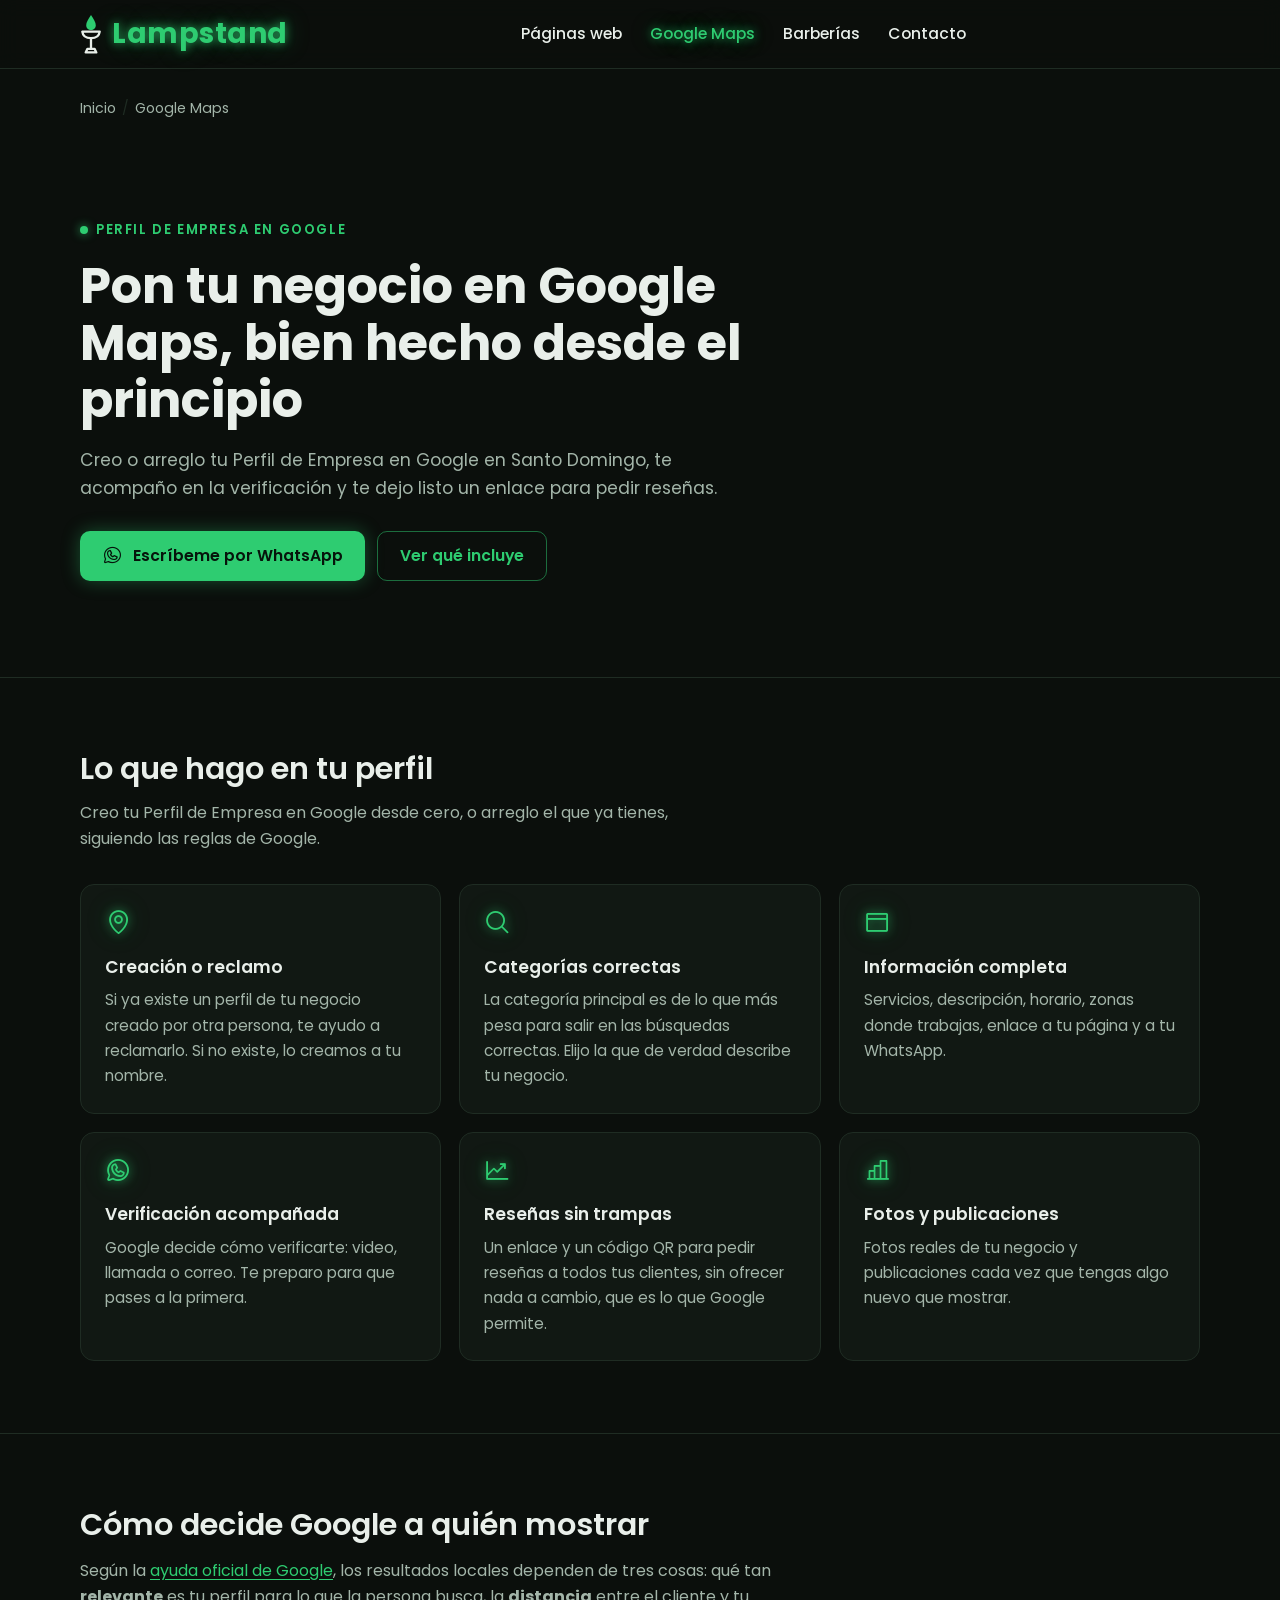
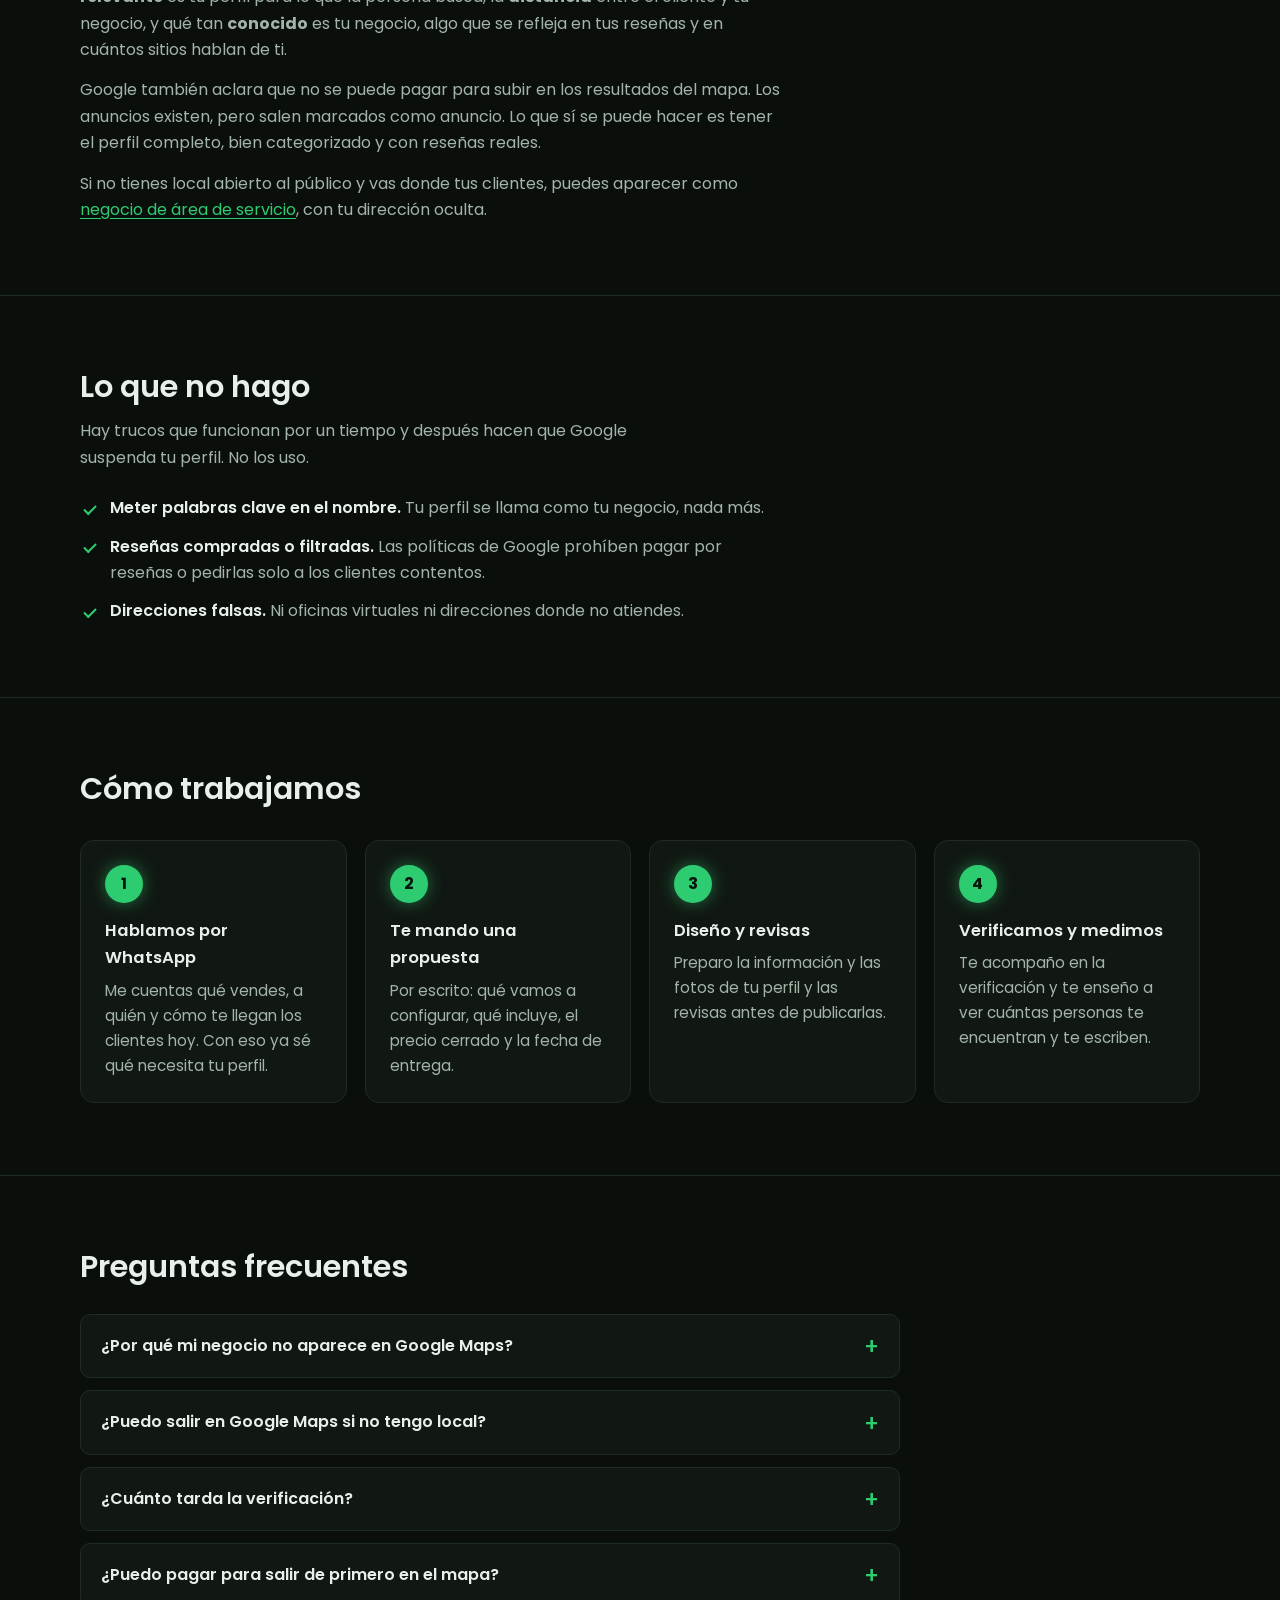
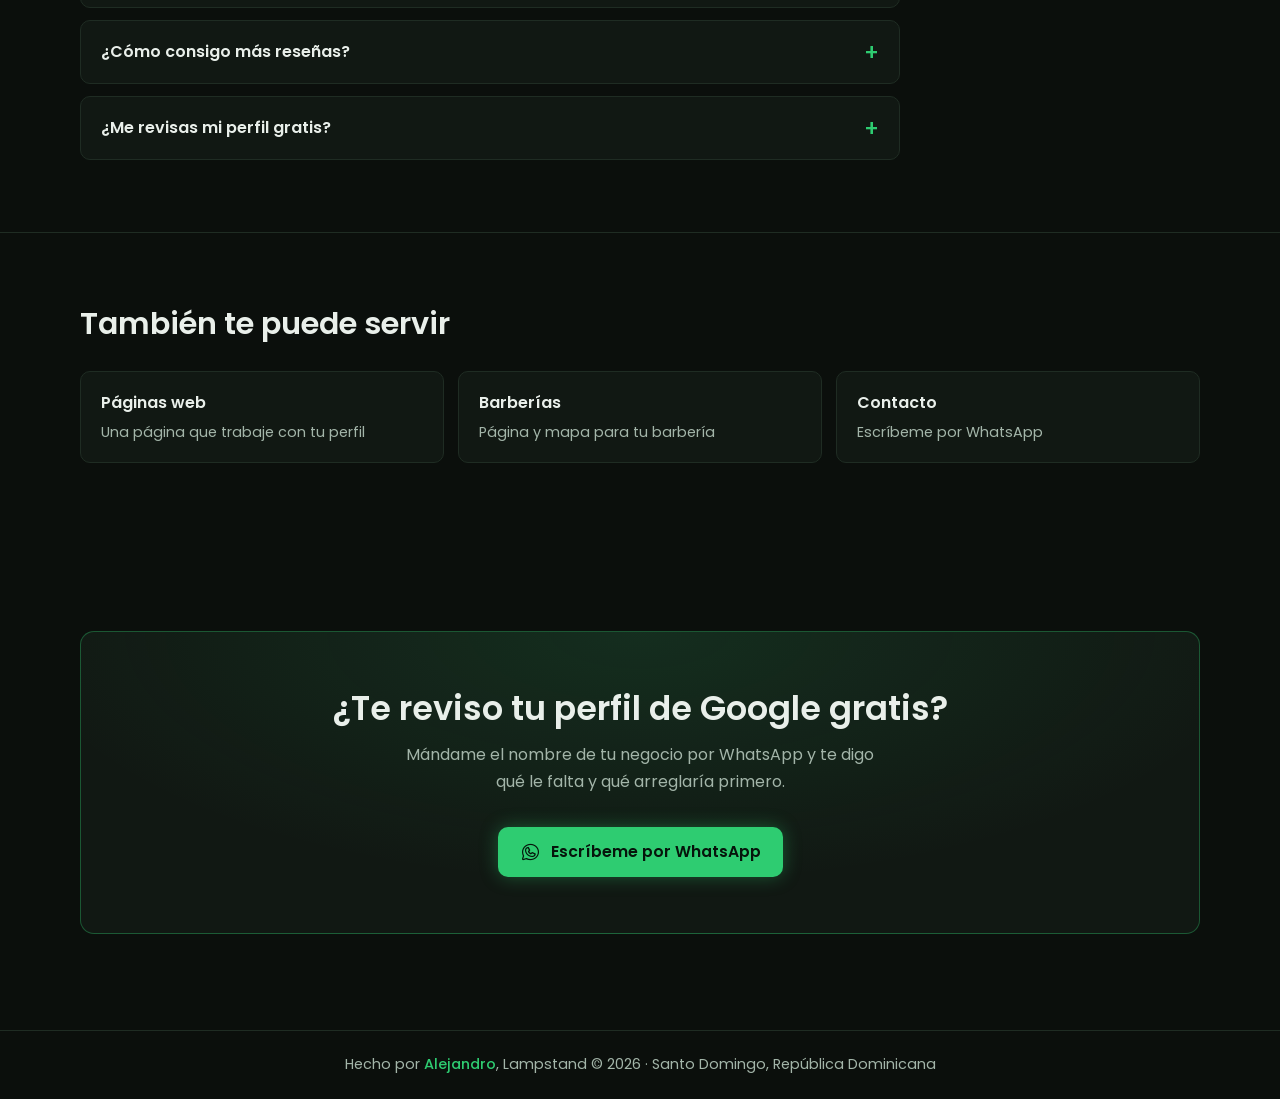
==== google-maps/index.html @ d54cd95c "Add service pages, barbershop page, demo and new Lampstand art" ====
<!DOCTYPE html>
<html lang="es">
<head>
    <meta charset="UTF-8">
    <meta name="viewport" content="width=device-width, initial-scale=1.0">

    <!-- Google Analytics 4 -->
    <script async src="https://www.googletagmanager.com/gtag/js?id=G-BB15ZYWV15"></script>
    <script>
        window.dataLayer = window.dataLayer || [];
        function gtag(){dataLayer.push(arguments);}
        gtag('js', new Date());
        gtag('config', 'G-BB15ZYWV15');
    </script>

    <!-- Microsoft Clarity -->
    <script>
        (function(c,l,a,r,i,t,y){
            c[a]=c[a]||function(){(c[a].q=c[a].q||[]).push(arguments)};
            t=l.createElement(r);t.async=1;t.src="https://www.clarity.ms/tag/"+i;
            y=l.getElementsByTagName(r)[0];y.parentNode.insertBefore(t,y);
        })(window, document, "clarity", "script", "z00vw6f5f6");
    </script>

    <title>Poner mi negocio en Google Maps en Santo Domingo | Lampstand</title>
    <meta name="description" content="Creo o arreglo tu Perfil de Empresa en Google para que tu negocio salga en Google Maps: categorías, servicios, fotos, verificación y reseñas, siguiendo las reglas de Google.">
    <meta name="robots" content="index, follow, max-image-preview:large, max-snippet:-1, max-video-preview:-1">
    <meta name="author" content="Alejandro">
    <link rel="canonical" href="https://jorgecesar7.github.io/google-maps/">
    <meta name="theme-color" content="#0b0f0c">

    <meta property="og:type" content="website">
    <meta property="og:site_name" content="Lampstand">
    <meta property="og:url" content="https://jorgecesar7.github.io/google-maps/">
    <meta property="og:title" content="Poner mi negocio en Google Maps en Santo Domingo | Lampstand">
    <meta property="og:description" content="Creo o arreglo tu Perfil de Empresa en Google para que tu negocio salga en Google Maps: categorías, servicios, fotos, verificación y reseñas, siguiendo las reglas de Google.">
    <meta property="og:image" content="https://jorgecesar7.github.io/img/og-lampstand.jpg">
    <meta property="og:image:width" content="1200">
    <meta property="og:image:height" content="630">
    <meta property="og:image:alt" content="Lampstand, páginas web y SEO en Santo Domingo">
    <meta property="og:locale" content="es_DO">
    <meta name="twitter:card" content="summary_large_image">
    <meta name="twitter:title" content="Poner mi negocio en Google Maps en Santo Domingo | Lampstand">
    <meta name="twitter:description" content="Creo o arreglo tu Perfil de Empresa en Google para que tu negocio salga en Google Maps: categorías, servicios, fotos, verificación y reseñas, siguiendo las reglas de Google.">
    <meta name="twitter:image" content="https://jorgecesar7.github.io/img/og-lampstand.jpg">

    <link rel="icon" type="image/png" sizes="48x48" href="/img/favicon.png">
    <link rel="apple-touch-icon" sizes="180x180" href="/img/apple-touch-icon.png">
    <link rel="preconnect" href="https://fonts.googleapis.com">
    <link rel="preconnect" href="https://fonts.gstatic.com" crossorigin>
    <link href="https://fonts.googleapis.com/css2?family=Poppins:wght@400;500;600;700&display=swap" rel="stylesheet">
    <link rel="stylesheet" href="/icons.css">
    <link rel="stylesheet" href="/styles.css">
    <link rel="stylesheet" href="/pages.css">

    <script type="application/ld+json">
    {
      "@context": "https://schema.org",
      "@graph": [
        {
          "@type": "WebPage",
          "@id": "https://jorgecesar7.github.io/google-maps/#webpage",
          "url": "https://jorgecesar7.github.io/google-maps/",
          "name": "Poner mi negocio en Google Maps en Santo Domingo | Lampstand",
          "description": "Creo o arreglo tu Perfil de Empresa en Google para que tu negocio salga en Google Maps: categorías, servicios, fotos, verificación y reseñas, siguiendo las reglas de Google.",
          "inLanguage": "es-DO",
          "isPartOf": {
            "@id": "https://jorgecesar7.github.io/#website"
          },
          "breadcrumb": {
            "@id": "https://jorgecesar7.github.io/google-maps/#breadcrumb"
          },
          "about": {
            "@id": "https://jorgecesar7.github.io/google-maps/#service"
          },
          "dateModified": "2026-10-19T00:00:00-04:00"
        },
        {
          "@type": "BreadcrumbList",
          "@id": "https://jorgecesar7.github.io/google-maps/#breadcrumb",
          "itemListElement": [
            {
              "@type": "ListItem",
              "position": 1,
              "name": "Inicio",
              "item": "https://jorgecesar7.github.io/"
            },
            {
              "@type": "ListItem",
              "position": 2,
              "name": "Google Maps",
              "item": "https://jorgecesar7.github.io/google-maps/"
            }
          ]
        },
        {
          "@type": "Service",
          "@id": "https://jorgecesar7.github.io/google-maps/#service",
          "name": "Perfil de Empresa en Google Maps",
          "serviceType": "SEO local",
          "description": "Creación, reclamo y optimización del Perfil de Empresa en Google: categorías, servicios, fotos, verificación y código QR para reseñas.",
          "url": "https://jorgecesar7.github.io/google-maps/",
          "provider": {
            "@type": "Organization",
            "@id": "https://jorgecesar7.github.io/#organization",
            "name": "Lampstand",
            "url": "https://jorgecesar7.github.io/"
          },
          "areaServed": [
            {
              "@type": "City",
              "name": "Santo Domingo"
            },
            {
              "@type": "AdministrativeArea",
              "name": "Distrito Nacional"
            },
            {
              "@type": "AdministrativeArea",
              "name": "Santo Domingo Este"
            },
            {
              "@type": "AdministrativeArea",
              "name": "Santo Domingo Oeste"
            },
            {
              "@type": "AdministrativeArea",
              "name": "Santo Domingo Norte"
            }
          ],
          "availableChannel": {
            "@type": "ServiceChannel",
            "serviceUrl": "https://wa.me/18295517567",
            "availableLanguage": [
              "es",
              "en"
            ]
          }
        },
        {
          "@type": "FAQPage",
          "@id": "https://jorgecesar7.github.io/google-maps/#faq",
          "isPartOf": {
            "@id": "https://jorgecesar7.github.io/google-maps/#webpage"
          },
          "mainEntity": [
            {
              "@type": "Question",
              "name": "¿Por qué mi negocio no aparece en Google Maps?",
              "acceptedAnswer": {
                "@type": "Answer",
                "text": "Las razones más comunes son que el perfil no está verificado, que tiene una categoría que no corresponde, que existe un perfil duplicado o que Google lo suspendió por incumplir alguna regla. Te reviso el tuyo y te digo cuál es el caso."
              }
            },
            {
              "@type": "Question",
              "name": "¿Puedo salir en Google Maps si no tengo local?",
              "acceptedAnswer": {
                "@type": "Answer",
                "text": "Sí, siempre que atiendas a tus clientes en persona, en su casa o negocio. En ese caso tu perfil se configura como negocio de área de servicio y tu dirección no se muestra."
              }
            },
            {
              "@type": "Question",
              "name": "¿Cuánto tarda la verificación?",
              "acceptedAnswer": {
                "@type": "Answer",
                "text": "Depende del método que Google elija para tu negocio. Algunas verificaciones se resuelven el mismo día y otras toman más tiempo porque Google las revisa a mano."
              }
            },
            {
              "@type": "Question",
              "name": "¿Puedo pagar para salir de primero en el mapa?",
              "acceptedAnswer": {
                "@type": "Answer",
                "text": "No. Google dice claramente que no se puede pagar por una mejor posición local. Lo que se paga son anuncios, que aparecen marcados como tal."
              }
            },
            {
              "@type": "Question",
              "name": "¿Cómo consigo más reseñas?",
              "acceptedAnswer": {
                "@type": "Answer",
                "text": "Pidiéndoselas a todos tus clientes con un enlace directo o un código QR, justo después de atenderlos. Sin regalos ni descuentos a cambio, porque Google lo prohíbe."
              }
            },
            {
              "@type": "Question",
              "name": "¿Me revisas mi perfil gratis?",
              "acceptedAnswer": {
                "@type": "Answer",
                "text": "Sí. Escríbeme por WhatsApp con el nombre de tu negocio y te digo qué le falta a tu perfil y qué arreglaría primero."
              }
            }
          ]
        }
      ]
    }
    </script>
</head>
<body>

    <a class="skip-link" href="#main">Saltar al contenido</a>

    <header class="nav">
        <div class="nav-inner">
            <a class="logo" href="/" aria-label="Lampstand, inicio"><svg viewBox="240 140 240 450" aria-hidden="true" focusable="false"><path fill="#2ecc71" d="M360 150 C 392 200 414 232 414 266 C 414 298 390 320 360 320 C 330 320 306 298 306 266 C 306 232 328 200 360 150 Z"/><path fill="none" stroke="currentColor" stroke-width="26" stroke-linecap="round" stroke-linejoin="round" d="M262 338 H 458 C 452 386 412 412 360 412 C 308 412 268 386 262 338 Z"/><path stroke="currentColor" stroke-width="26" stroke-linecap="round" d="M360 414 V 530"/><path fill="none" stroke="currentColor" stroke-width="26" stroke-linecap="round" stroke-linejoin="round" d="M300 572 L 320 532 H 400 L 420 572 Z"/></svg><span>Lampstand</span></a>

            <nav class="links" aria-label="Principal">
                <a href="/paginas-web/">Páginas web</a>
                <a href="/google-maps/" aria-current="page">Google Maps</a>
                <a href="/pagina-web-para-barberias/">Barberías</a>
                <a href="/#contact">Contacto</a>
            </nav>

            <div class="nav-actions">
                <button type="button" class="menu-toggle" aria-expanded="false" aria-controls="mobile-menu" aria-label="Abrir menú">
                    <i class="ph ph-list" aria-hidden="true"></i>
                </button>
            </div>
        </div>

        <nav class="mobile-menu" id="mobile-menu" aria-label="Menú móvil" hidden>
            <a href="/">Inicio</a>
            <a href="/paginas-web/">Páginas web</a>
            <a href="/google-maps/">Google Maps</a>
            <a href="/pagina-web-para-barberias/">Barberías</a>
            <a href="/#contact">Contacto</a>
        </nav>
    </header>

    <main id="main">
        <div class="container">
            <nav class="crumbs" aria-label="Ruta">
                <ol>
                    <li><a href="/">Inicio</a></li>
                    <li><span aria-current="page">Google Maps</span></li>
                </ol>
            </nav>
        </div>

        <section class="page-hero">
            <div class="container">
                <div>
                        <p class="eyebrow">Perfil de Empresa en Google</p>
                        <h1>Pon tu negocio en Google Maps, bien hecho desde el principio</h1>
                        <p class="lead">Creo o arreglo tu Perfil de Empresa en Google en Santo Domingo, te acompaño en la verificación y te dejo listo un enlace para pedir reseñas.</p>
                        <div class="hero-cta">
                            <a class="btn btn-primary" href="https://wa.me/18295517567?text=Hola%2C%20quiero%20que%20me%20revises%20mi%20perfil%20de%20Google%20Maps" target="_blank" rel="noopener"><i class="ph ph-whatsapp-logo" aria-hidden="true"></i><span>Escríbeme por WhatsApp</span></a>
                            <a class="btn btn-ghost" href="#incluye">Ver qué incluye</a>
                        </div>
                    </div>
            </div>
        </section>

        <section class="block" id="incluye">
            <div class="container">
                <h2>Lo que hago en tu perfil</h2>
                <p class="intro">Creo tu Perfil de Empresa en Google desde cero, o arreglo el que ya tienes, siguiendo las reglas de Google.</p>
                <div class="cards">
                    <article class="card">
                        <i class="ph ph-map-pin" aria-hidden="true"></i>
                        <h3>Creación o reclamo</h3>
                        <p>Si ya existe un perfil de tu negocio creado por otra persona, te ayudo a reclamarlo. Si no existe, lo creamos a tu nombre.</p>
                    </article>
                    <article class="card">
                        <i class="ph ph-magnifying-glass" aria-hidden="true"></i>
                        <h3>Categorías correctas</h3>
                        <p>La categoría principal es de lo que más pesa para salir en las búsquedas correctas. Elijo la que de verdad describe tu negocio.</p>
                    </article>
                    <article class="card">
                        <i class="ph ph-browser" aria-hidden="true"></i>
                        <h3>Información completa</h3>
                        <p>Servicios, descripción, horario, zonas donde trabajas, enlace a tu página y a tu WhatsApp.</p>
                    </article>
                    <article class="card">
                        <i class="ph ph-whatsapp-logo" aria-hidden="true"></i>
                        <h3>Verificación acompañada</h3>
                        <p>Google decide cómo verificarte: video, llamada o correo. Te preparo para que pases a la primera.</p>
                    </article>
                    <article class="card">
                        <i class="ph ph-chart-line-up" aria-hidden="true"></i>
                        <h3>Reseñas sin trampas</h3>
                        <p>Un enlace y un código QR para pedir reseñas a todos tus clientes, sin ofrecer nada a cambio, que es lo que Google permite.</p>
                    </article>
                    <article class="card">
                        <i class="ph ph-chart-bar" aria-hidden="true"></i>
                        <h3>Fotos y publicaciones</h3>
                        <p>Fotos reales de tu negocio y publicaciones cada vez que tengas algo nuevo que mostrar.</p>
                    </article>
                </div>
            </div>
        </section>

        <section class="block">
            <div class="container">
                <h2>Cómo decide Google a quién mostrar</h2>
                <div class="prose">
                    <p>Según la <a href="https://support.google.com/business/answer/7091?hl=es" target="_blank" rel="noopener">ayuda oficial de Google</a>, los resultados locales dependen de tres cosas: qué tan <strong>relevante</strong> es tu perfil para lo que la persona busca, la <strong>distancia</strong> entre el cliente y tu negocio, y qué tan <strong>conocido</strong> es tu negocio, algo que se refleja en tus reseñas y en cuántos sitios hablan de ti.</p>
                    <p>Google también aclara que no se puede pagar para subir en los resultados del mapa. Los anuncios existen, pero salen marcados como anuncio. Lo que sí se puede hacer es tener el perfil completo, bien categorizado y con reseñas reales.</p>
                    <p>Si no tienes local abierto al público y vas donde tus clientes, puedes aparecer como <a href="https://support.google.com/business/answer/9157481?hl=es" target="_blank" rel="noopener">negocio de área de servicio</a>, con tu dirección oculta.</p>
                </div>
            </div>
        </section>

        <section class="block">
            <div class="container">
                <h2>Lo que no hago</h2>
                <p class="intro">Hay trucos que funcionan por un tiempo y después hacen que Google suspenda tu perfil. No los uso.</p>
                <ul class="checks">
                    <li><strong>Meter palabras clave en el nombre.</strong> Tu perfil se llama como tu negocio, nada más.</li>
                    <li><strong>Reseñas compradas o filtradas.</strong> Las <a href="https://support.google.com/contributionpolicy/answer/7400114?hl=es" target="_blank" rel="noopener">políticas de Google</a> prohíben pagar por reseñas o pedirlas solo a los clientes contentos.</li>
                    <li><strong>Direcciones falsas.</strong> Ni oficinas virtuales ni direcciones donde no atiendes.</li>
                </ul>
            </div>
        </section>

        <section class="block">
            <div class="container">
                <h2>Cómo trabajamos</h2>
                <ol class="steps">
                    <li>
                        <h3>Hablamos por WhatsApp</h3>
                        <p>Me cuentas qué vendes, a quién y cómo te llegan los clientes hoy. Con eso ya sé qué necesita tu perfil.</p>
                    </li>
                    <li>
                        <h3>Te mando una propuesta</h3>
                        <p>Por escrito: qué vamos a configurar, qué incluye, el precio cerrado y la fecha de entrega.</p>
                    </li>
                    <li>
                        <h3>Diseño y revisas</h3>
                        <p>Preparo la información y las fotos de tu perfil y las revisas antes de publicarlas.</p>
                    </li>
                    <li>
                        <h3>Verificamos y medimos</h3>
                        <p>Te acompaño en la verificación y te enseño a ver cuántas personas te encuentran y te escriben.</p>
                    </li>
                </ol>
            </div>
        </section>

        <section class="block" id="preguntas">
            <div class="container">
                <h2>Preguntas frecuentes</h2>
                <div class="faq">
                    <details>
                        <summary>¿Por qué mi negocio no aparece en Google Maps?</summary>
                        <p>Las razones más comunes son que el perfil no está verificado, que tiene una categoría que no corresponde, que existe un perfil duplicado o que Google lo suspendió por incumplir alguna regla. Te reviso el tuyo y te digo cuál es el caso.</p>
                    </details>
                    <details>
                        <summary>¿Puedo salir en Google Maps si no tengo local?</summary>
                        <p>Sí, siempre que atiendas a tus clientes en persona, en su casa o negocio. En ese caso tu perfil se configura como negocio de área de servicio y tu dirección no se muestra.</p>
                    </details>
                    <details>
                        <summary>¿Cuánto tarda la verificación?</summary>
                        <p>Depende del método que Google elija para tu negocio. Algunas verificaciones se resuelven el mismo día y otras toman más tiempo porque Google las revisa a mano.</p>
                    </details>
                    <details>
                        <summary>¿Puedo pagar para salir de primero en el mapa?</summary>
                        <p>No. Google dice claramente que no se puede pagar por una mejor posición local. Lo que se paga son anuncios, que aparecen marcados como tal.</p>
                    </details>
                    <details>
                        <summary>¿Cómo consigo más reseñas?</summary>
                        <p>Pidiéndoselas a todos tus clientes con un enlace directo o un código QR, justo después de atenderlos. Sin regalos ni descuentos a cambio, porque Google lo prohíbe.</p>
                    </details>
                    <details>
                        <summary>¿Me revisas mi perfil gratis?</summary>
                        <p>Sí. Escríbeme por WhatsApp con el nombre de tu negocio y te digo qué le falta a tu perfil y qué arreglaría primero.</p>
                    </details>
                </div>
            </div>
        </section>

        <section class="block">
            <div class="container">
                <h2>También te puede servir</h2>
                <div class="related">
                    <a href="/paginas-web/">Páginas web<span>Una página que trabaje con tu perfil</span></a>
                    <a href="/pagina-web-para-barberias/">Barberías<span>Página y mapa para tu barbería</span></a>
                    <a href="/#contact">Contacto<span>Escríbeme por WhatsApp</span></a>
                </div>
            </div>
        </section>

        <section class="cta-band">
            <div class="container">
                <div class="contact-box">
                    <div class="contact-content">
                        <h2>¿Te reviso tu perfil de Google gratis?</h2>
                        <p>Mándame el nombre de tu negocio por WhatsApp y te digo qué le falta y qué arreglaría primero.</p>
                        <div class="hero-cta">
                            <a class="btn btn-primary" href="https://wa.me/18295517567?text=Hola%2C%20quiero%20que%20me%20revises%20mi%20perfil%20de%20Google%20Maps" target="_blank" rel="noopener"><i class="ph ph-whatsapp-logo" aria-hidden="true"></i><span>Escríbeme por WhatsApp</span></a>
                        </div>
                    </div>
                </div>
            </div>
        </section>
    </main>

    <footer class="footer">
        <p>Hecho por <a href="/">Alejandro</a>, Lampstand &copy; 2026 · Santo Domingo, República Dominicana</p>
    </footer>

    <script>
        (function () {
            var btn = document.querySelector('.menu-toggle');
            var menu = document.getElementById('mobile-menu');
            if (!btn || !menu) return;
            btn.addEventListener('click', function () {
                var open = btn.getAttribute('aria-expanded') === 'true';
                btn.setAttribute('aria-expanded', String(!open));
                btn.setAttribute('aria-label', open ? 'Abrir menú' : 'Cerrar menú');
                btn.querySelector('i').className = open ? 'ph ph-list' : 'ph ph-x';
                menu.hidden = open;
            });
        })();
    </script>
</body>
</html>
---- icons.css ----
/* Phosphor Icons (MIT), regular weight, subset to the icons used on this page. */
@font-face {
    font-family: "Phosphor";
    src: url("fonts/phosphor-subset.woff2") format("woff2");
    font-weight: normal;
    font-style: normal;
    font-display: block;
}

.ph {
    font-family: "Phosphor" !important;
    speak: never;
    font-style: normal;
    font-weight: normal;
    font-variant: normal;
    text-transform: none;
    line-height: 1;
    -webkit-font-smoothing: antialiased;
    -moz-osx-font-smoothing: grayscale;
}

.ph.ph-list:before{content:"\e2f0";}
.ph.ph-x:before{content:"\e4f6";}
.ph.ph-whatsapp-logo:before{content:"\e5d0";}
.ph.ph-github-logo:before{content:"\e576";}
.ph.ph-linkedin-logo:before{content:"\e2ee";}
.ph.ph-magnifying-glass:before{content:"\e30c";}
.ph.ph-code:before{content:"\e1bc";}
.ph.ph-chart-line-up:before{content:"\e156";}
.ph.ph-browser:before{content:"\e0f4";}
.ph.ph-map-pin:before{content:"\e316";}
.ph.ph-gauge:before{content:"\e628";}
.ph.ph-chart-bar:before{content:"\e150";}
.ph.ph-envelope-simple:before{content:"\e218";}
---- styles.css ----
:root {
    --bg: #0b0f0c;
    --surface: #111813;
    --surface-2: #16201a;
    --line: #1f2c23;
    --text: #e9efea;
    --muted: #a3b5a9;
    --accent: #2ecc71;
    --accent-soft: rgba(46, 204, 113, 0.14);
    --accent-ink: #06140b;
    --glow: 0 0 10px rgba(46, 204, 113, 0.75), 0 0 24px rgba(46, 204, 113, 0.35);
    --radius: 14px;
    --radius-sm: 10px;
    --nav-h: 68px;
}

*,
*::before,
*::after {
    margin: 0;
    padding: 0;
    box-sizing: border-box;
}

html {
    scroll-behavior: smooth;
    scroll-padding-top: calc(var(--nav-h) + 12px);
}

body {
    overflow-x: clip;
    font-family: 'Poppins', system-ui, sans-serif;
    background: var(--bg);
    color: var(--text);
    line-height: 1.65;
    overflow-x: hidden;
    -webkit-font-smoothing: antialiased;
}

img { max-width: 100%; display: block; }
a { color: inherit; text-decoration: none; }
ul, ol { list-style: none; }

:focus-visible {
    outline: 2px solid var(--accent);
    outline-offset: 3px;
    border-radius: 6px;
}

.skip-link {
    position: absolute;
    left: 12px;
    top: -60px;
    background: var(--accent);
    color: var(--accent-ink);
    padding: 8px 14px;
    border-radius: var(--radius-sm);
    font-weight: 600;
    z-index: 200;
}
.skip-link:focus { top: 12px; }

.container {
    width: min(1120px, 100% - 32px);
    margin-inline: auto;
}

.glow {
    color: var(--accent);
    text-shadow: var(--glow);
}

/* Scrollbar */
::-webkit-scrollbar { width: 10px; }
::-webkit-scrollbar-track { background: var(--bg); }
::-webkit-scrollbar-thumb { background: #1d6b40; border-radius: 10px; }
::-webkit-scrollbar-thumb:hover { background: var(--accent); }

/* Navigation */
.nav {
    position: sticky;
    top: 0;
    z-index: 100;
    background: rgba(11, 15, 12, 0.82);
    backdrop-filter: blur(10px);
    -webkit-backdrop-filter: blur(10px);
    border-bottom: 1px solid var(--line);
}

.nav-inner {
    height: var(--nav-h);
    width: min(1120px, 100% - 32px);
    margin-inline: auto;
    display: flex;
    align-items: center;
    justify-content: space-between;
    gap: 16px;
}

.logo span {
    font-size: 1.75rem;
    font-weight: 700;
    color: var(--accent);
    text-shadow: var(--glow);
    letter-spacing: 0.5px;
}

.links { display: flex; gap: 28px; }

.links a {
    position: relative;
    font-weight: 500;
    font-size: 0.98rem;
    color: var(--text);
    transition: color 0.2s ease, text-shadow 0.2s ease;
}

.links a::after {
    content: "";
    position: absolute;
    left: 0;
    bottom: -4px;
    width: 0;
    height: 2px;
    background: var(--accent);
    transition: width 0.2s ease;
}

.links a:hover { color: var(--accent); text-shadow: var(--glow); }
.links a:hover::after { width: 100%; }

.nav-actions { display: flex; align-items: center; gap: 10px; }

/* Language switch */
.lang-switch {
    position: relative;
    display: inline-flex;
    padding: 3px;
    border: 1px solid rgba(46, 204, 113, 0.45);
    border-radius: 999px;
    background: var(--surface);
    box-shadow: inset 0 0 12px rgba(46, 204, 113, 0.08);
}

.lang-btn {
    position: relative;
    z-index: 1;
    width: 42px;
    height: 30px;
    border: 0;
    background: transparent;
    color: var(--muted);
    font: 600 0.8rem/1 'Poppins', sans-serif;
    letter-spacing: 1px;
    border-radius: 999px;
    cursor: pointer;
    transition: color 0.25s ease;
}

.lang-btn.is-active { color: var(--accent-ink); }
.lang-btn:not(.is-active):hover { color: var(--accent); }

.lang-thumb {
    position: absolute;
    top: 3px;
    left: 3px;
    width: 42px;
    height: 30px;
    border-radius: 999px;
    background: var(--accent);
    box-shadow: 0 0 12px rgba(46, 204, 113, 0.6);
    transition: transform 0.3s cubic-bezier(.4, 0, .2, 1);
}

.lang-switch[data-active="en"] .lang-thumb { transform: translateX(42px); }

.menu-toggle {
    display: none;
    width: 42px;
    height: 42px;
    border: 1px solid var(--line);
    border-radius: var(--radius-sm);
    background: var(--surface);
    color: var(--text);
    font-size: 1.4rem;
    cursor: pointer;
    align-items: center;
    justify-content: center;
}

.mobile-menu {
    display: grid;
    border-top: 1px solid var(--line);
    background: rgba(11, 15, 12, 0.97);
}

.mobile-menu[hidden] { display: none; }

.mobile-menu a {
    padding: 14px 20px;
    font-weight: 500;
    border-bottom: 1px solid var(--line);
}

.mobile-menu a:hover { color: var(--accent); }

/* Hero */
.hero {
    min-height: calc(100dvh - var(--nav-h));
    display: flex;
    align-items: center;
    padding: 48px 0 64px;
}

.hero-inner {
    width: min(1120px, 100% - 32px);
    margin-inline: auto;
    display: grid;
    grid-template-columns: minmax(0, 0.9fr) minmax(0, 1.1fr);
    align-items: center;
    gap: 56px;
}

.hero-image {
    width: min(420px, 100%);
    aspect-ratio: 1;
    justify-self: center;
    border-radius: 50%;
    overflow: hidden;
    box-shadow: 0 0 0 3px rgba(46, 204, 113, 0.55), 0 0 30px rgba(46, 204, 113, 0.45), 0 0 70px rgba(46, 204, 113, 0.18);
}

.hero-image img { width: 100%; height: 100%; object-fit: cover; }

@media (hover: hover) and (prefers-reduced-motion: no-preference) {
    .hero-image:hover { animation: pulse 1.6s ease-in-out infinite; }
}

@keyframes pulse {
    0%, 100% { transform: scale(1); }
    50% { transform: scale(1.03); }
}

.hero h1 {
    font-size: clamp(2rem, 1.2rem + 3vw, 3.2rem);
    line-height: 1.15;
    font-weight: 700;
}

.typewriter {
    margin-top: 10px;
    min-height: 1.6em;
    font-size: clamp(1.15rem, 0.9rem + 1.2vw, 1.7rem);
    font-weight: 600;
    color: var(--accent);
    text-shadow: var(--glow);
}

.caret { margin-left: 2px; animation: blink 1s steps(1) infinite; }

@keyframes blink { 50% { opacity: 0; } }

.hero-sub {
    margin-top: 16px;
    max-width: 46ch;
    color: var(--muted);
    font-size: 1.05rem;
}

.hero-cta {
    margin-top: 28px;
    display: flex;
    flex-wrap: wrap;
    gap: 12px;
}

.btn {
    display: inline-flex;
    align-items: center;
    gap: 10px;
    height: 50px;
    padding: 0 22px;
    border-radius: var(--radius-sm);
    font-weight: 600;
    font-size: 0.98rem;
    white-space: nowrap;
    transition: transform 0.2s ease, box-shadow 0.2s ease, background 0.2s ease, color 0.2s ease;
}

.btn i { font-size: 1.3rem; }

.btn-primary {
    background: var(--accent);
    color: var(--accent-ink);
    box-shadow: 0 0 18px rgba(46, 204, 113, 0.35);
}

.btn-primary:hover {
    transform: scale(1.05);
    background: transparent;
    color: var(--accent);
    box-shadow: inset 0 0 0 2px var(--accent), 0 0 30px rgba(46, 204, 113, 0.55);
}

.btn-ghost {
    border: 1px solid rgba(46, 204, 113, 0.5);
    color: var(--accent);
}

.btn-ghost:hover { background: var(--accent-soft); transform: scale(1.05); box-shadow: 0 0 22px rgba(46, 204, 113, 0.35); }

.social { margin-top: 26px; display: flex; gap: 14px; }

.social a {
    width: 46px;
    height: 46px;
    display: grid;
    place-items: center;
    border: 2px solid rgba(46, 204, 113, 0.6);
    border-radius: 50%;
    color: var(--accent);
    font-size: 1.35rem;
    transition: transform 0.2s ease, background 0.2s ease, color 0.2s ease, box-shadow 0.2s ease;
}

.social a:hover {
    transform: scale(1.12);
    background: var(--accent);
    color: var(--accent-ink);
    box-shadow: 0 0 18px rgba(46, 204, 113, 0.6);
}

/* Sections */
section:not(.hero) { padding: 96px 0; }

.section-title {
    display: flex;
    justify-content: center;
    margin-bottom: 18px;
}

.section-title span {
    position: relative;
    font-size: clamp(1.6rem, 1.2rem + 1.4vw, 2.1rem);
    font-weight: 600;
    padding-bottom: 10px;
}

.section-title span::before,
.section-title span::after {
    content: "";
    position: absolute;
    left: 0;
    bottom: 0;
    height: 3px;
    width: 100%;
    background: var(--accent);
    box-shadow: 0 0 10px rgba(46, 204, 113, 0.6);
    border-radius: 3px;
}

.section-title span::after {
    bottom: -8px;
    width: 60%;
    left: 50%;
    transform: translateX(-50%);
}

.section-lead {
    text-align: center;
    color: var(--muted);
    max-width: 56ch;
    margin: 26px auto 48px;
}

/* About */
.about-grid {
    margin-top: 48px;
    display: grid;
    grid-template-columns: minmax(0, 0.95fr) minmax(0, 1.05fr);
    gap: 48px;
    align-items: center;
}

.about-image {
    border-radius: var(--radius);
    overflow: hidden;
    box-shadow: 0 0 0 1px rgba(46, 204, 113, 0.35), 0 0 30px rgba(46, 204, 113, 0.18);
}

.about-image img { width: 100%; height: auto; aspect-ratio: 735 / 521; object-fit: cover; transition: transform 0.6s ease; }

@media (hover: hover) and (prefers-reduced-motion: no-preference) {
    .about-image:hover img { transform: scale(1.04); }
}

.about-text h3 {
    font-size: 1.5rem;
    font-weight: 600;
    margin-bottom: 14px;
}

.about-text p { color: var(--muted); margin-bottom: 14px; max-width: 60ch; }

.quote {
    margin-top: 28px;
    padding: 18px 22px;
    border-left: 3px solid var(--accent);
    background: var(--surface);
    border-radius: 0 var(--radius-sm) var(--radius-sm) 0;
}

.quote p { color: var(--text); font-style: italic; margin-bottom: 8px; }
.quote cite { color: var(--accent); font-style: normal; font-size: 0.9rem; font-weight: 500; }

.terminal {
    background: #070a08;
    border: 1px solid rgba(46, 204, 113, 0.35);
    border-radius: var(--radius);
    box-shadow: 0 0 30px rgba(46, 204, 113, 0.12), inset 0 0 40px rgba(46, 204, 113, 0.04);
    overflow: hidden;
    font-family: ui-monospace, 'Cascadia Code', Consolas, monospace;
    font-size: 0.9rem;
}

.terminal-bar {
    display: flex;
    gap: 7px;
    padding: 12px 14px;
    border-bottom: 1px solid var(--line);
    background: var(--surface);
}

.terminal-bar span {
    width: 10px;
    height: 10px;
    border-radius: 50%;
    background: #2a3a30;
}

.terminal-body { padding: 18px 20px 20px; color: #b9f5cf; }

.prompt { color: var(--accent); }
.prompt span { color: var(--text); }

.terminal dl { margin: 12px 0 14px; display: grid; gap: 8px; }
.terminal dl div { display: grid; grid-template-columns: 136px 1fr; gap: 12px; }
.terminal dt { color: #6fae86; }
.terminal dt::after { content: ":"; }
.terminal dd { color: var(--text); }
.terminal dd.ok { color: var(--accent); text-shadow: 0 0 8px rgba(46, 204, 113, 0.5); }

.blink { animation: blink 1s steps(1) infinite; }

/* Skills */
.skills-layout {
    display: grid;
    grid-template-columns: minmax(0, 0.9fr) minmax(0, 1.1fr);
    gap: 18px;
    align-items: stretch;
}

.skills-layout .terminal { display: flex; flex-direction: column; }
.skills-layout .terminal-body { flex: 1; display: flex; flex-direction: column; }
.skills-layout .terminal dl { flex: 1; align-content: space-evenly; gap: 12px; }

.skills-grid {
    display: grid;
    grid-template-columns: 1fr 1fr;
    gap: 18px;
}

.skill-card {
    background: var(--surface);
    border: 1px solid var(--line);
    border-radius: var(--radius);
    padding: 26px;
    transition: border-color 0.25s ease, box-shadow 0.25s ease, transform 0.25s ease;
}

.skill-card:hover {
    border-color: rgba(46, 204, 113, 0.55);
    box-shadow: 0 0 24px rgba(46, 204, 113, 0.15);
    transform: translateY(-3px);
}

.skill-main {
    grid-column: span 2;
    background: radial-gradient(120% 90% at 0% 0%, rgba(46, 204, 113, 0.12), transparent 60%), var(--surface);
}

.skill-card > i {
    font-size: 1.9rem;
    color: var(--accent);
    text-shadow: var(--glow);
}

.skill-card h3 { margin: 10px 0 8px; font-size: 1.2rem; font-weight: 600; }
.skill-card > p { color: var(--muted); margin-bottom: 16px; max-width: 48ch; }

.chips { display: flex; flex-wrap: wrap; gap: 8px; margin-top: 12px; }

.chips li {
    padding: 6px 12px;
    border-radius: 999px;
    border: 1px solid rgba(46, 204, 113, 0.3);
    background: var(--accent-soft);
    color: #c9f7da;
    font-size: 0.85rem;
}

/* Experience / services */
.services { max-width: 820px; margin-inline: auto; }

.service {
    display: grid;
    grid-template-columns: 56px 1fr;
    gap: 18px;
    align-items: start;
    padding: 24px 0;
    border-bottom: 1px solid var(--line);
}

.service:last-child { border-bottom: 0; }

.service { border-radius: var(--radius-sm); transition: background 0.3s ease, padding 0.3s ease; }
.service > i { transition: background 0.3s ease, color 0.3s ease, box-shadow 0.3s ease; }

@media (hover: hover) {
    .service:hover { background: var(--accent-soft); padding-inline: 16px; }
    .service:hover > i { background: var(--accent); color: var(--accent-ink); box-shadow: 0 0 18px rgba(46, 204, 113, 0.6); }
}

.service > i {
    width: 56px;
    height: 56px;
    display: grid;
    place-items: center;
    border-radius: 50%;
    background: var(--accent-soft);
    border: 1px solid rgba(46, 204, 113, 0.45);
    color: var(--accent);
    font-size: 1.5rem;
}

.service h3 { font-size: 1.15rem; font-weight: 600; margin-bottom: 4px; }
.service p { color: var(--muted); }

/* Contact */
.contact-box {
    text-align: center;
    padding: 56px 28px;
    border: 1px solid rgba(46, 204, 113, 0.35);
    border-radius: var(--radius);
    background: radial-gradient(80% 120% at 50% 0%, rgba(46, 204, 113, 0.12), transparent 70%), var(--surface);
}

.contact-content h2 { font-size: clamp(1.5rem, 1.1rem + 1.5vw, 2.1rem); font-weight: 600; line-height: 1.25; }
.contact-content > p { color: var(--muted); margin: 12px auto 32px; max-width: 48ch; }

.contact-links {
    display: grid;
    grid-template-columns: repeat(2, minmax(0, 360px));
    justify-content: center;
    gap: 14px;
    text-align: left;
}

.contact-link {
    display: flex;
    align-items: center;
    gap: 14px;
    padding: 16px 20px;
    border-radius: var(--radius-sm);
    border: 1px solid var(--line);
    background: var(--bg);
    text-align: left;
    transition: border-color 0.2s ease, box-shadow 0.2s ease, transform 0.2s ease;
}

.contact-link:hover {
    border-color: var(--accent);
    box-shadow: 0 0 22px rgba(46, 204, 113, 0.25);
    transform: translateY(-2px);
}

.contact-link i { font-size: 1.9rem; color: var(--accent); }
.contact-link span { display: grid; color: var(--muted); font-size: 0.92rem; overflow-wrap: anywhere; min-width: 0; }
.contact-link strong { color: var(--text); font-weight: 600; font-size: 1rem; }

/* Footer */
.footer {
    border-top: 1px solid var(--line);
    padding: 22px 16px;
    text-align: center;
    color: var(--muted);
    font-size: 0.9rem;
}

.footer a { color: var(--accent); font-weight: 500; }

/* Reveal animations (replaces the old AOS library) */
.reveal[data-anim] {
    opacity: 0;
    transition: opacity var(--t, 0.9s) ease, transform var(--t, 0.9s) cubic-bezier(.2, .7, .2, 1);
    transition-delay: var(--d, 0ms);
}
.reveal[data-anim="fade-up"] { transform: translateY(24px); }
.reveal[data-anim="fade-left"] { transform: translateX(40px); }
.reveal[data-anim="fade-right"] { transform: translateX(-40px); }
.reveal[data-anim="zoom-in"] { transform: scale(0.85); }
.reveal[data-anim="zoom-out"] { transform: scale(1.15); }
.reveal[data-anim="flip-down"] { transform: perspective(900px) rotateX(-70deg); transform-origin: top center; }
.reveal[data-anim].is-visible { opacity: 1; transform: none; }

@media (prefers-reduced-motion: reduce) {
    html { scroll-behavior: auto; }
    .reveal[data-anim] { opacity: 1; transform: none; transition: none; }
    .caret, .blink { animation: none; }
    .btn, .social a, .skill-card, .contact-link, .lang-thumb { transition: none; }
}

/* Tablet */
@media (max-width: 960px) {
    .links { display: none; }
    .menu-toggle { display: inline-flex; }

    .hero { padding-top: 32px; }
    .hero-inner { grid-template-columns: 1fr; gap: 32px; text-align: center; }
    .hero-image { width: min(300px, 72vw); }
    .hero-sub { margin-inline: auto; }
    .hero-cta, .social { justify-content: center; }

    .about-grid { grid-template-columns: 1fr; gap: 32px; }
    .about-image { max-width: 560px; margin-inline: auto; }
    .skills-layout { grid-template-columns: 1fr; }
    .contact-links { grid-template-columns: minmax(0, 420px); }
}

/* Phone */
@media (max-width: 560px) {
    :root { --nav-h: 62px; }
    section:not(.hero) { padding: 72px 0; }
    .logo span { font-size: 1.5rem; }
    .hero-image { width: min(240px, 66vw); }
    .hero-cta { flex-direction: column; align-items: stretch; }
    .btn { justify-content: center; }
    .terminal { font-size: 0.82rem; }
    .terminal dl div { grid-template-columns: 1fr; gap: 0; }
    .contact-box { padding: 40px 18px; }
    .skills-grid { grid-template-columns: 1fr; }
    .skill-main { grid-column: auto; }
    .skill-card { padding: 22px; }
}

/* Brand mark and service links (Lampstand) */
.logo { display: inline-flex; align-items: center; gap: 10px; }
.logo svg { width: 22px; height: 40px; color: var(--text); flex: none; }
.service a.more { display: inline-block; margin-top: 8px; color: var(--accent); font-weight: 500; font-size: 0.95rem; }
.service a.more:hover { text-shadow: var(--glow); }
.footer-links { margin-top: 6px; font-size: 0.85rem; }
@media (max-width: 440px) {
    .logo { gap: 6px; }
    .logo svg { width: 17px; height: 31px; }
    .logo span { font-size: 1.22rem; }
    .nav-actions { gap: 8px; }
}
---- pages.css ----
/* Inner pages (services, industries). Loaded after styles.css. */

.logo { display: inline-flex; align-items: center; gap: 10px; }
.logo svg { width: 22px; height: 40px; color: var(--text); flex: none; }

.links a[aria-current="page"] { color: var(--accent); text-shadow: var(--glow); }

.crumbs { padding-top: 28px; font-size: 0.88rem; color: var(--muted); }
.crumbs ol { display: flex; flex-wrap: wrap; gap: 6px; }
.crumbs li + li::before { content: "/"; margin-right: 6px; color: var(--line); }
.crumbs a:hover { color: var(--accent); }

.page-hero { padding: 40px 0 64px; }
.page-hero .eyebrow {
    display: inline-flex;
    align-items: center;
    gap: 8px;
    color: var(--accent);
    font-weight: 600;
    font-size: 0.82rem;
    letter-spacing: 1.6px;
    text-transform: uppercase;
}
.page-hero .eyebrow::before {
    content: "";
    width: 8px;
    height: 8px;
    border-radius: 50%;
    background: var(--accent);
    box-shadow: 0 0 10px rgba(46, 204, 113, 0.8);
}
.page-hero h1 {
    margin-top: 14px;
    max-width: 22ch;
    font-size: clamp(2rem, 1.2rem + 3vw, 3.1rem);
    line-height: 1.15;
    font-weight: 700;
}
.page-hero .lead { margin-top: 18px; max-width: 58ch; color: var(--muted); font-size: 1.08rem; }
.page-hero .hero-cta { margin-top: 28px; }

.page-split {
    display: grid;
    grid-template-columns: minmax(0, 1.15fr) minmax(0, 0.85fr);
    gap: 48px;
    align-items: center;
}
.page-split figure {
    border-radius: var(--radius);
    overflow: hidden;
    border: 1px solid rgba(46, 204, 113, 0.35);
    box-shadow: 0 0 30px rgba(46, 204, 113, 0.14);
    max-width: 360px;
    justify-self: center;
}
.page-split figure img { width: 100%; height: auto; }
.page-split figcaption { padding: 10px 14px; font-size: 0.85rem; color: var(--muted); background: var(--surface); }

section.block { padding: 72px 0; border-top: 1px solid var(--line); }
.block h2 { font-size: clamp(1.45rem, 1.1rem + 1.2vw, 1.9rem); font-weight: 600; line-height: 1.25; max-width: 30ch; }
.block .intro { margin-top: 12px; color: var(--muted); max-width: 62ch; }

.cards { margin-top: 32px; display: grid; grid-template-columns: repeat(3, minmax(0, 1fr)); gap: 18px; }
.card {
    background: var(--surface);
    border: 1px solid var(--line);
    border-radius: var(--radius);
    padding: 24px;
}
.card > i { font-size: 1.7rem; color: var(--accent); text-shadow: var(--glow); }
.card h3 { margin: 10px 0 6px; font-size: 1.08rem; font-weight: 600; }
.card p { color: var(--muted); font-size: 0.96rem; }

.steps { margin-top: 32px; display: grid; grid-template-columns: repeat(4, minmax(0, 1fr)); gap: 18px; counter-reset: step; }
.steps li { position: relative; padding: 24px; border-radius: var(--radius); background: var(--surface); border: 1px solid var(--line); counter-increment: step; }
.steps li::before {
    content: counter(step);
    display: grid;
    place-items: center;
    width: 38px;
    height: 38px;
    border-radius: 50%;
    background: var(--accent);
    color: var(--accent-ink);
    font-weight: 700;
    box-shadow: 0 0 16px rgba(46, 204, 113, 0.5);
}
.steps h3 { margin: 14px 0 6px; font-size: 1.04rem; font-weight: 600; }
.steps p { color: var(--muted); font-size: 0.95rem; }

.checks { margin-top: 24px; display: grid; gap: 12px; max-width: 70ch; }
.checks li { position: relative; padding-left: 30px; color: var(--muted); }
.checks li strong { color: var(--text); font-weight: 600; }
.checks li::before {
    content: "";
    position: absolute;
    left: 4px;
    top: 0.62em;
    width: 12px;
    height: 7px;
    border-left: 2px solid var(--accent);
    border-bottom: 2px solid var(--accent);
    transform: rotate(-45deg);
}

.prose { max-width: 70ch; }
.prose p { color: var(--muted); margin-top: 14px; }
.prose a, .faq a, .note a { color: var(--accent); text-decoration: underline; text-underline-offset: 3px; }

.faq { margin-top: 28px; display: grid; gap: 12px; max-width: 820px; }
.faq details { background: var(--surface); border: 1px solid var(--line); border-radius: var(--radius-sm); }
.faq details[open] { border-color: rgba(46, 204, 113, 0.45); }
.faq summary {
    cursor: pointer;
    list-style: none;
    padding: 18px 52px 18px 20px;
    font-weight: 600;
    position: relative;
}
.faq summary::-webkit-details-marker { display: none; }
.faq summary::after {
    content: "+";
    position: absolute;
    right: 20px;
    top: 50%;
    transform: translateY(-50%);
    color: var(--accent);
    font-size: 1.4rem;
    font-weight: 500;
}
.faq details[open] summary::after { content: "\2212"; }
.faq details p { padding: 0 20px 18px; color: var(--muted); }

.note {
    margin-top: 28px;
    padding: 18px 22px;
    border-left: 3px solid var(--accent);
    background: var(--surface);
    border-radius: 0 var(--radius-sm) var(--radius-sm) 0;
    color: var(--muted);
    max-width: 70ch;
}
.note strong { color: var(--text); }

.related { margin-top: 28px; display: grid; grid-template-columns: repeat(3, minmax(0, 1fr)); gap: 14px; }
.related a {
    display: block;
    padding: 18px 20px;
    border-radius: var(--radius-sm);
    border: 1px solid var(--line);
    background: var(--surface);
    font-weight: 600;
    transition: border-color 0.2s ease, box-shadow 0.2s ease, transform 0.2s ease;
}
.related a span { display: block; margin-top: 4px; color: var(--muted); font-weight: 400; font-size: 0.9rem; }
.related a:hover { border-color: var(--accent); box-shadow: 0 0 22px rgba(46, 204, 113, 0.25); transform: translateY(-2px); }

.cta-band { padding: 72px 0 96px; }
.cta-band .contact-box .hero-cta { justify-content: center; }

.service a.more { display: inline-block; margin-top: 8px; color: var(--accent); font-weight: 500; font-size: 0.95rem; }
.service a.more:hover { text-shadow: var(--glow); }

@media (max-width: 960px) {
    .page-split { grid-template-columns: 1fr; }
    .cards, .related { grid-template-columns: 1fr 1fr; }
    .steps { grid-template-columns: 1fr 1fr; }
}

@media (max-width: 560px) {
    .cards, .related, .steps { grid-template-columns: 1fr; }
    section.block { padding: 56px 0; }
    .page-hero { padding: 28px 0 48px; }
}
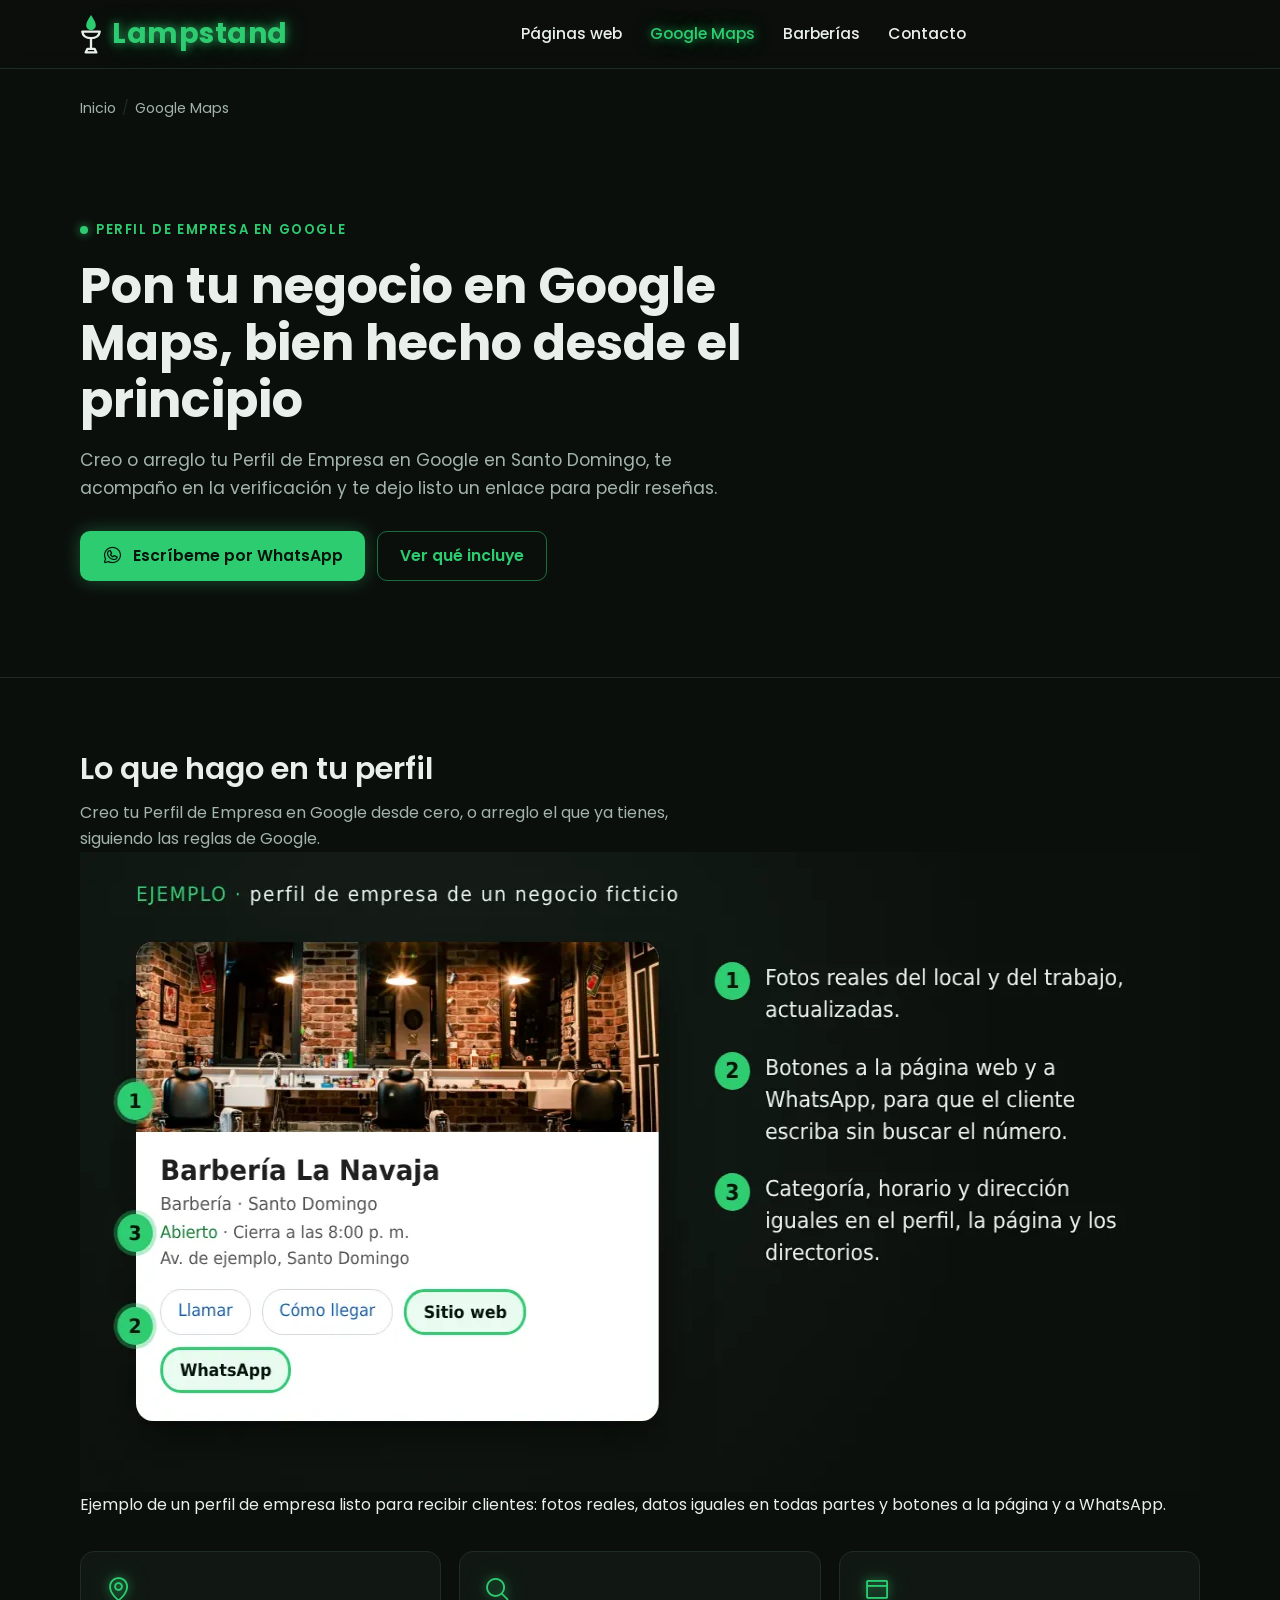
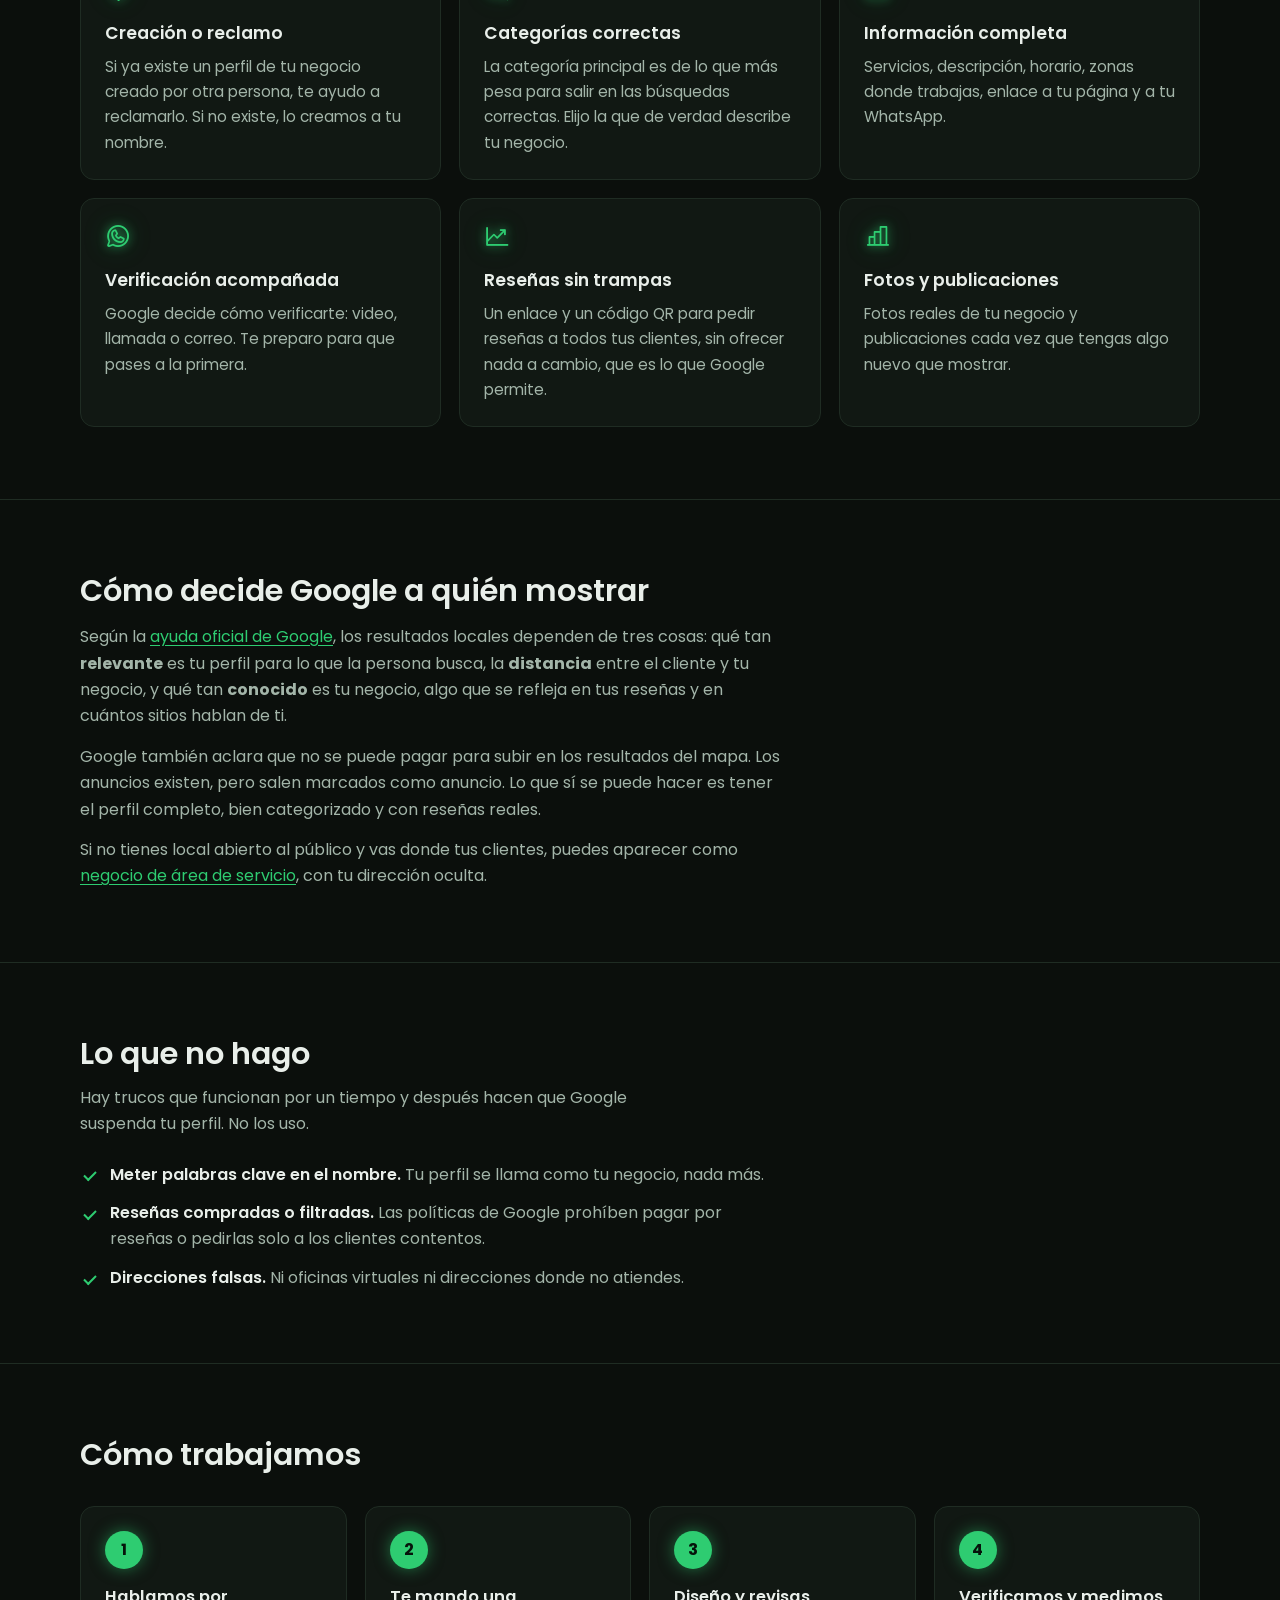
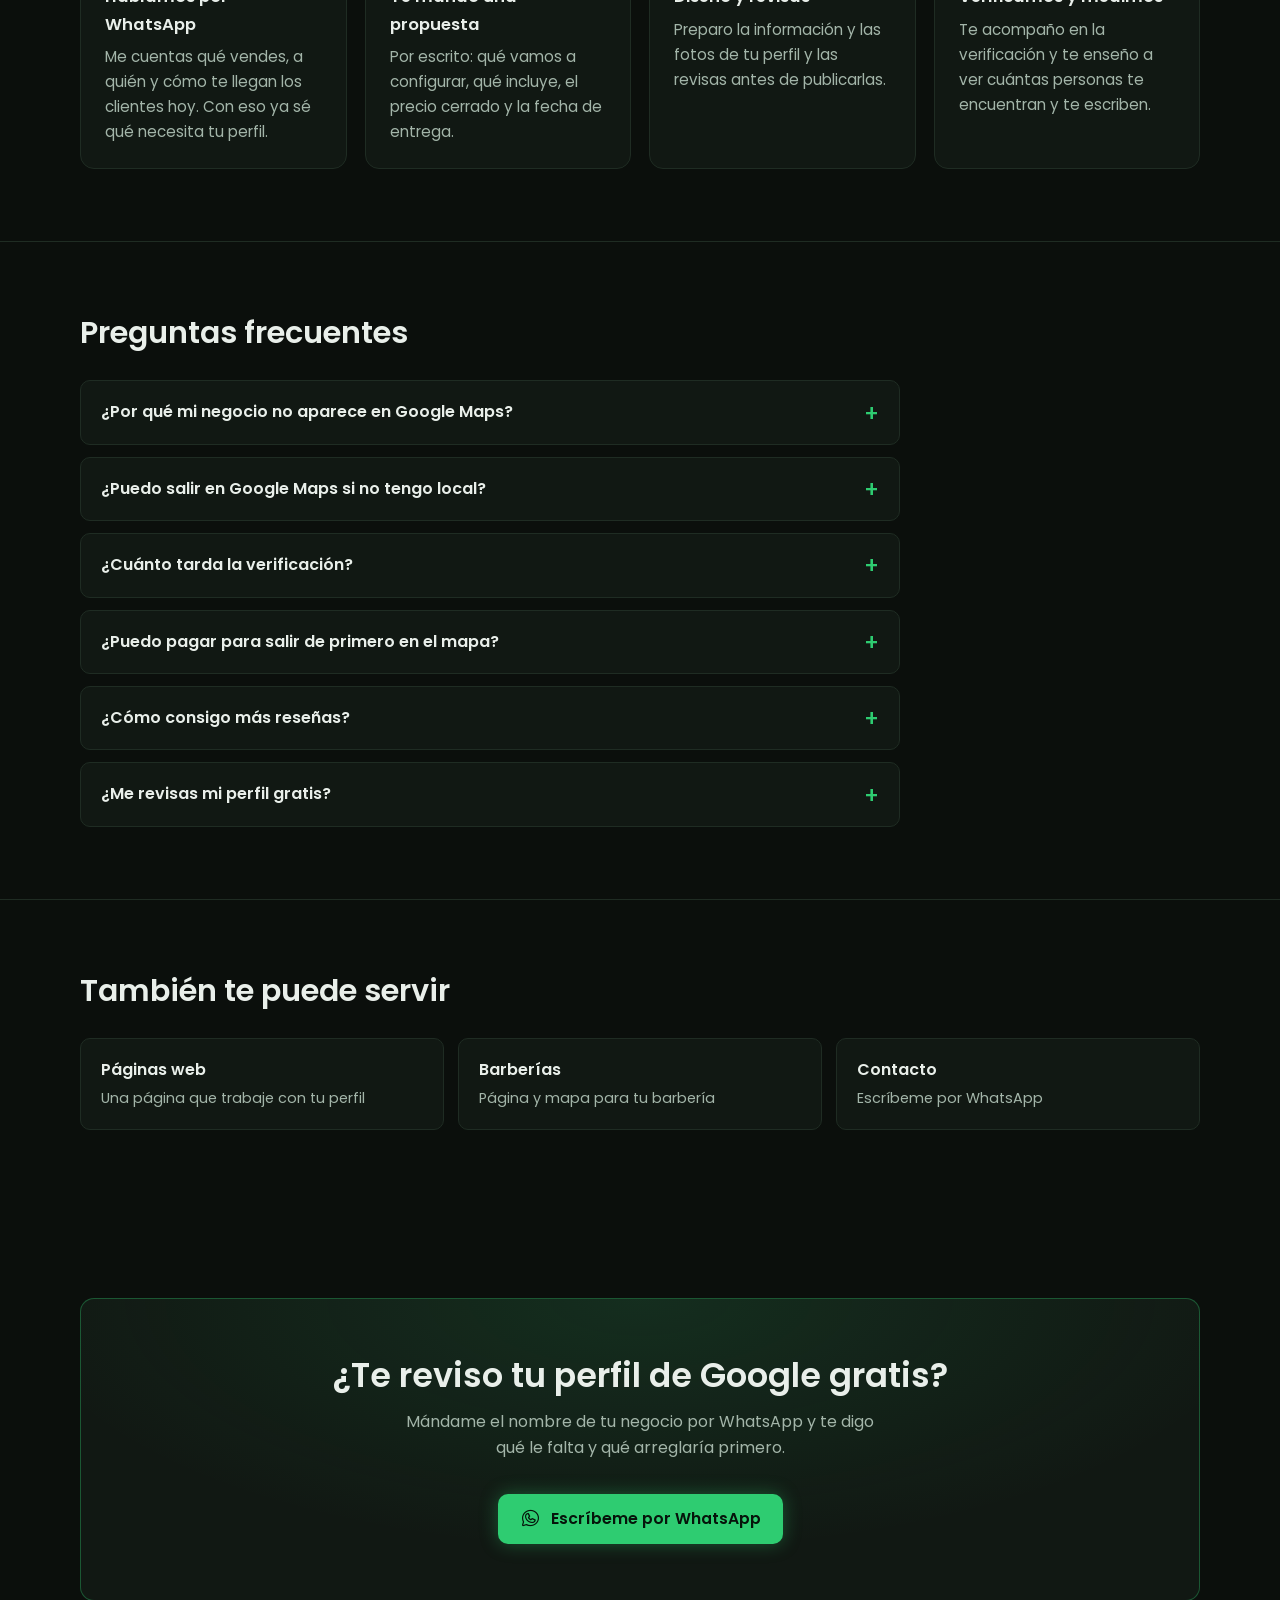
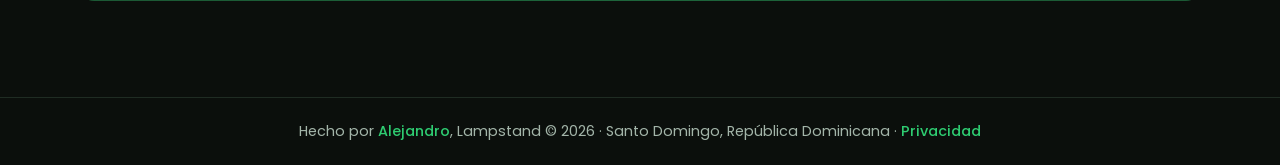
==== commit 545f85c6: "Privacidad, H1 del inicio e imagenes en paginas de servicio (5/6: /google-maps/)" ====
--- a/google-maps/index.html
+++ b/google-maps/index.html
@@ -257,6 +257,10 @@
             <div class="container">
                 <h2>Lo que hago en tu perfil</h2>
                 <p class="intro">Creo tu Perfil de Empresa en Google desde cero, o arreglo el que ya tienes, siguiendo las reglas de Google.</p>
+                <figure class="shot">
+                    <img src="/img/perfil-google-ejemplo.webp" width="1200" height="640" alt="Perfil de empresa de ejemplo de una barbería ficticia, con fotos, horario y botones a la página web y a WhatsApp" loading="lazy" decoding="async">
+                    <figcaption>Ejemplo de un perfil de empresa listo para recibir clientes: fotos reales, datos iguales en todas partes y botones a la página y a WhatsApp.</figcaption>
+                </figure>
                 <div class="cards">
                     <article class="card">
                         <i class="ph ph-map-pin" aria-hidden="true"></i>
@@ -398,7 +402,7 @@
     </main>
 
     <footer class="footer">
-        <p>Hecho por <a href="/">Alejandro</a>, Lampstand &copy; 2026 · Santo Domingo, República Dominicana</p>
+        <p>Hecho por <a href="/">Alejandro</a>, Lampstand &copy; 2026 · Santo Domingo, República Dominicana · <a href="/privacidad/">Privacidad</a></p>
     </footer>
 
     <script>
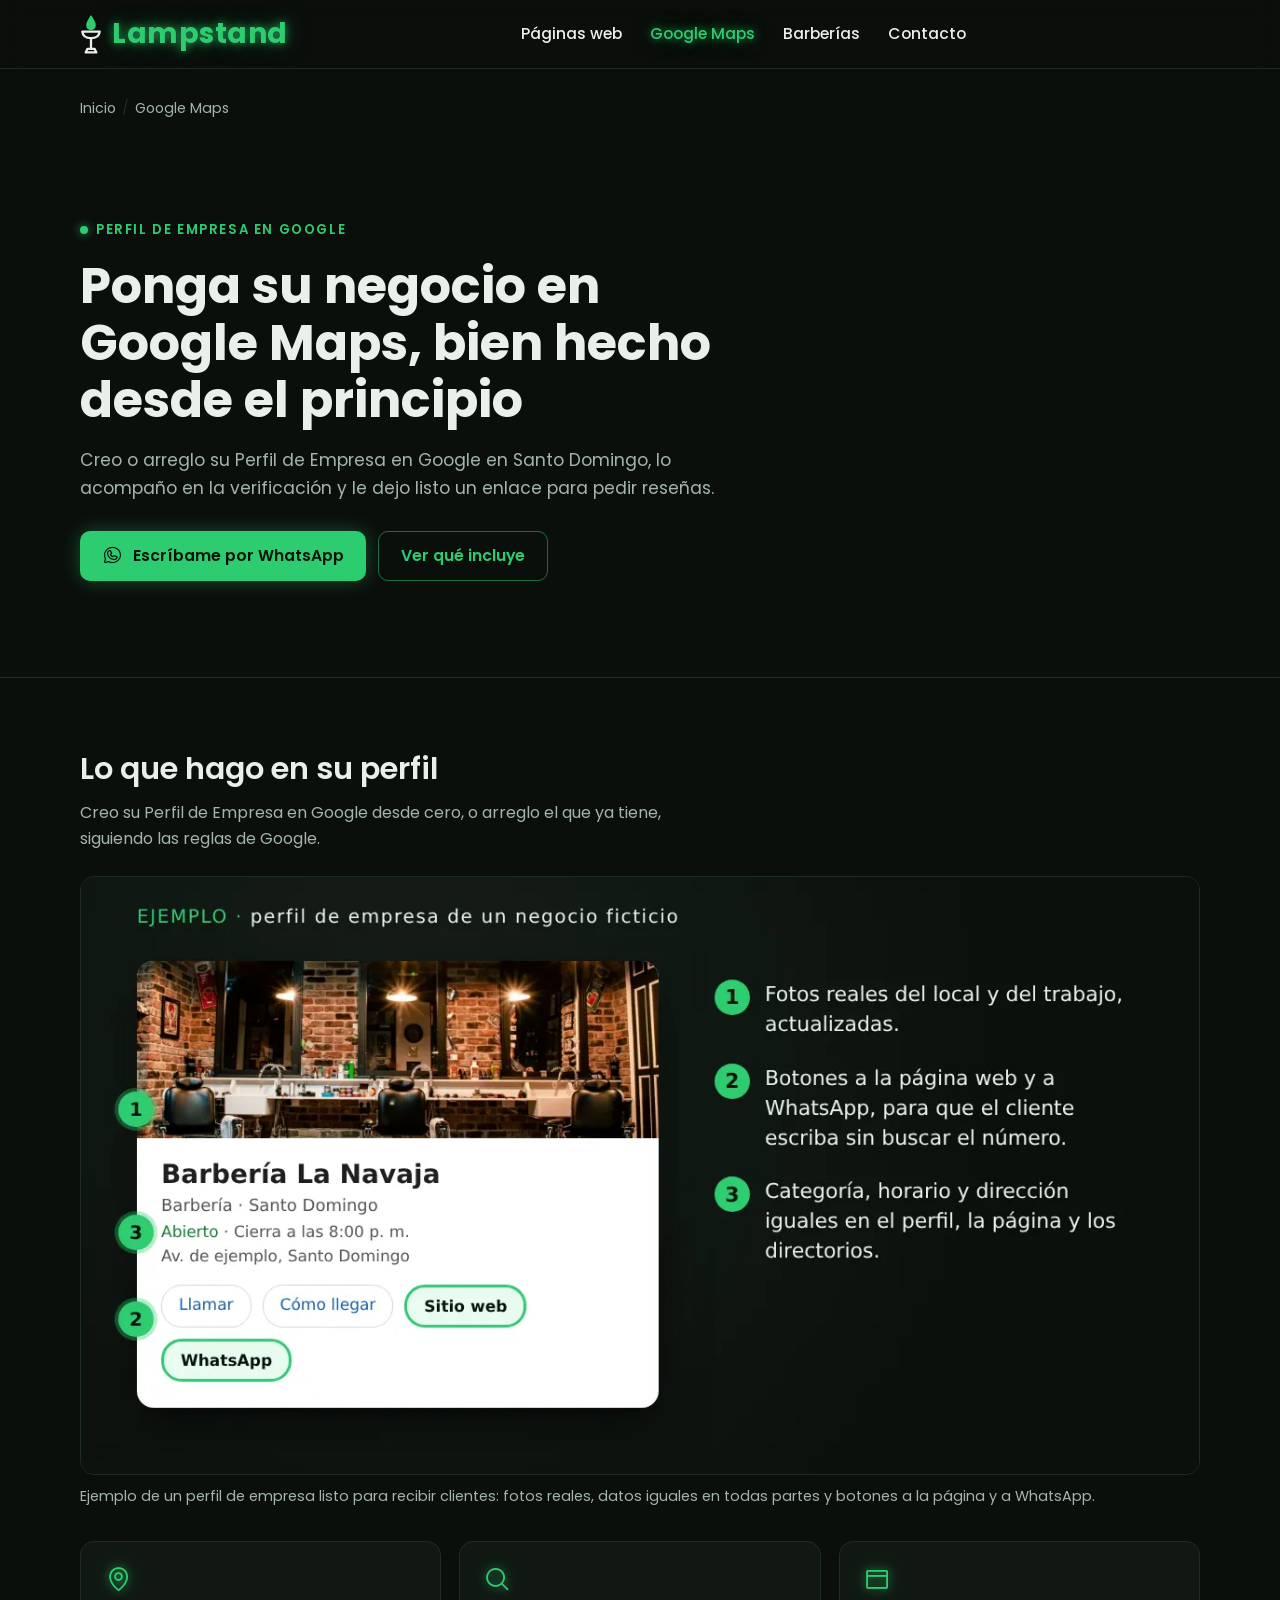
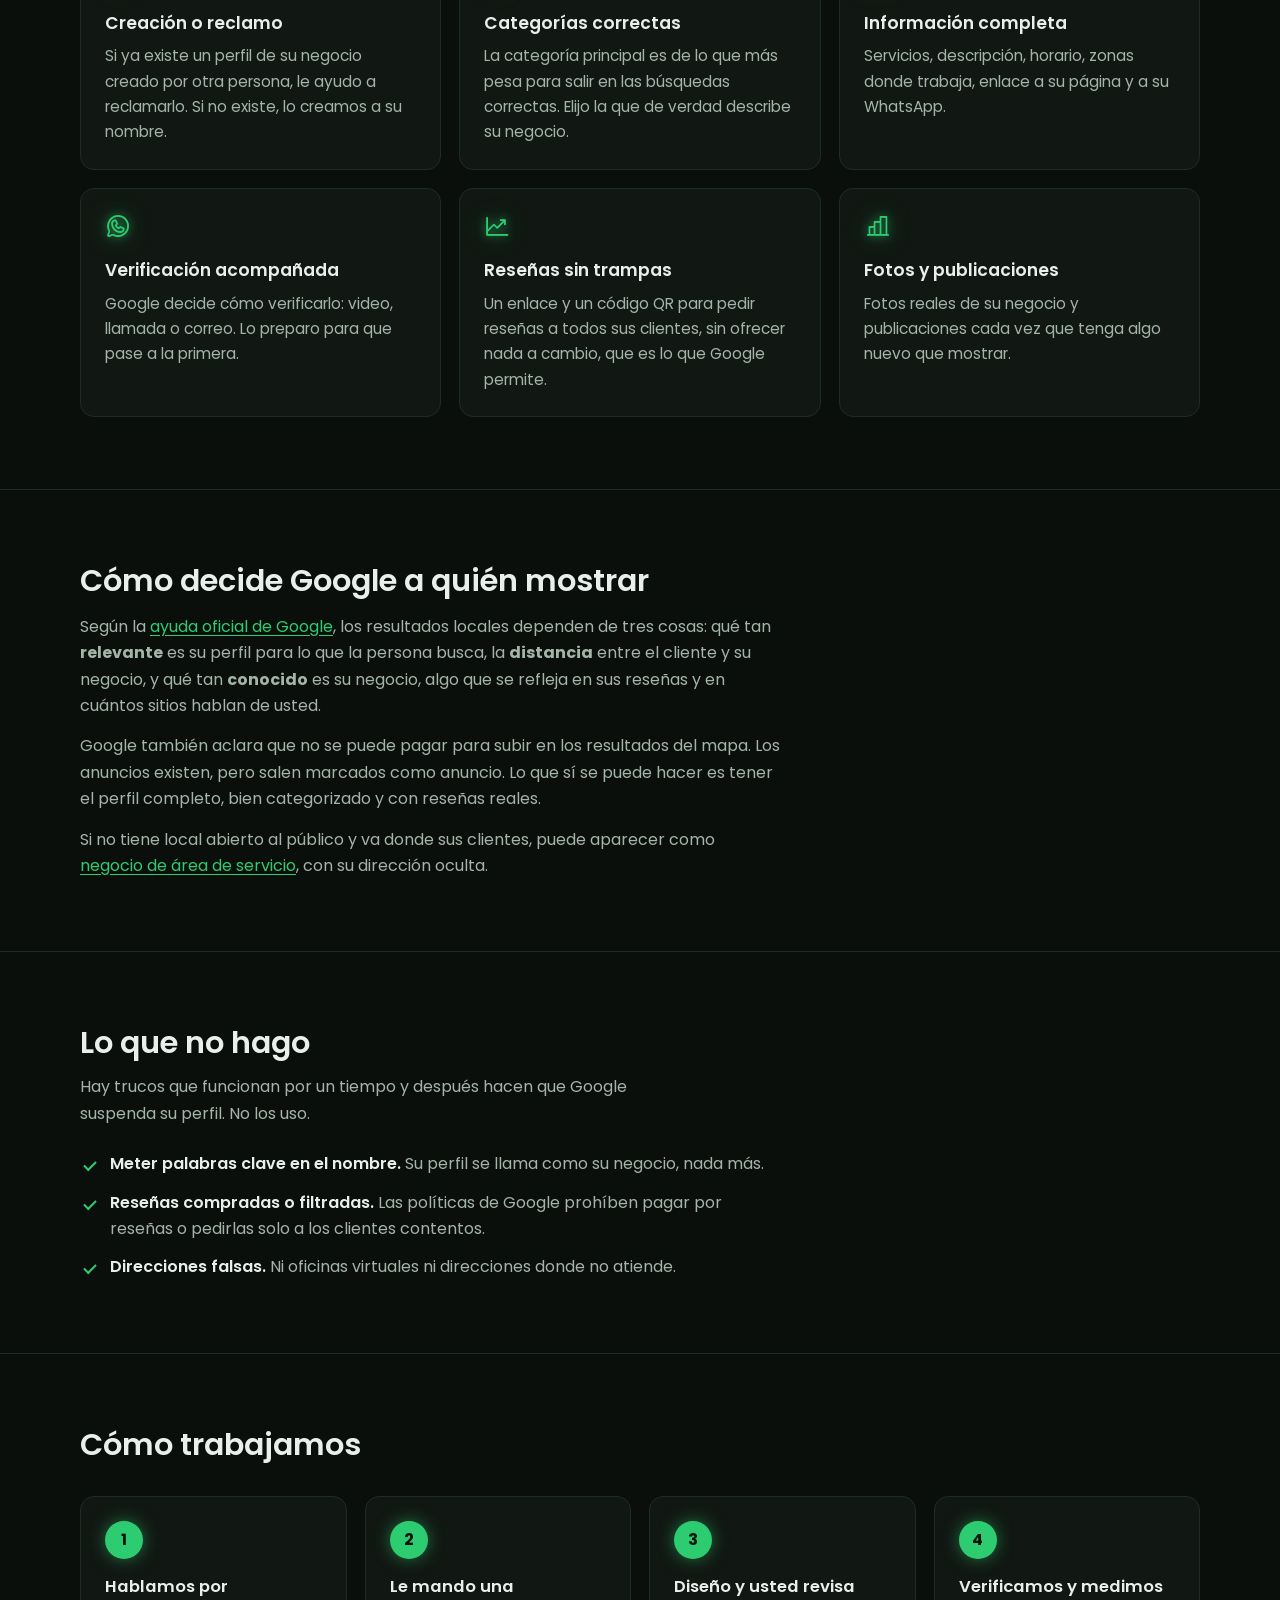
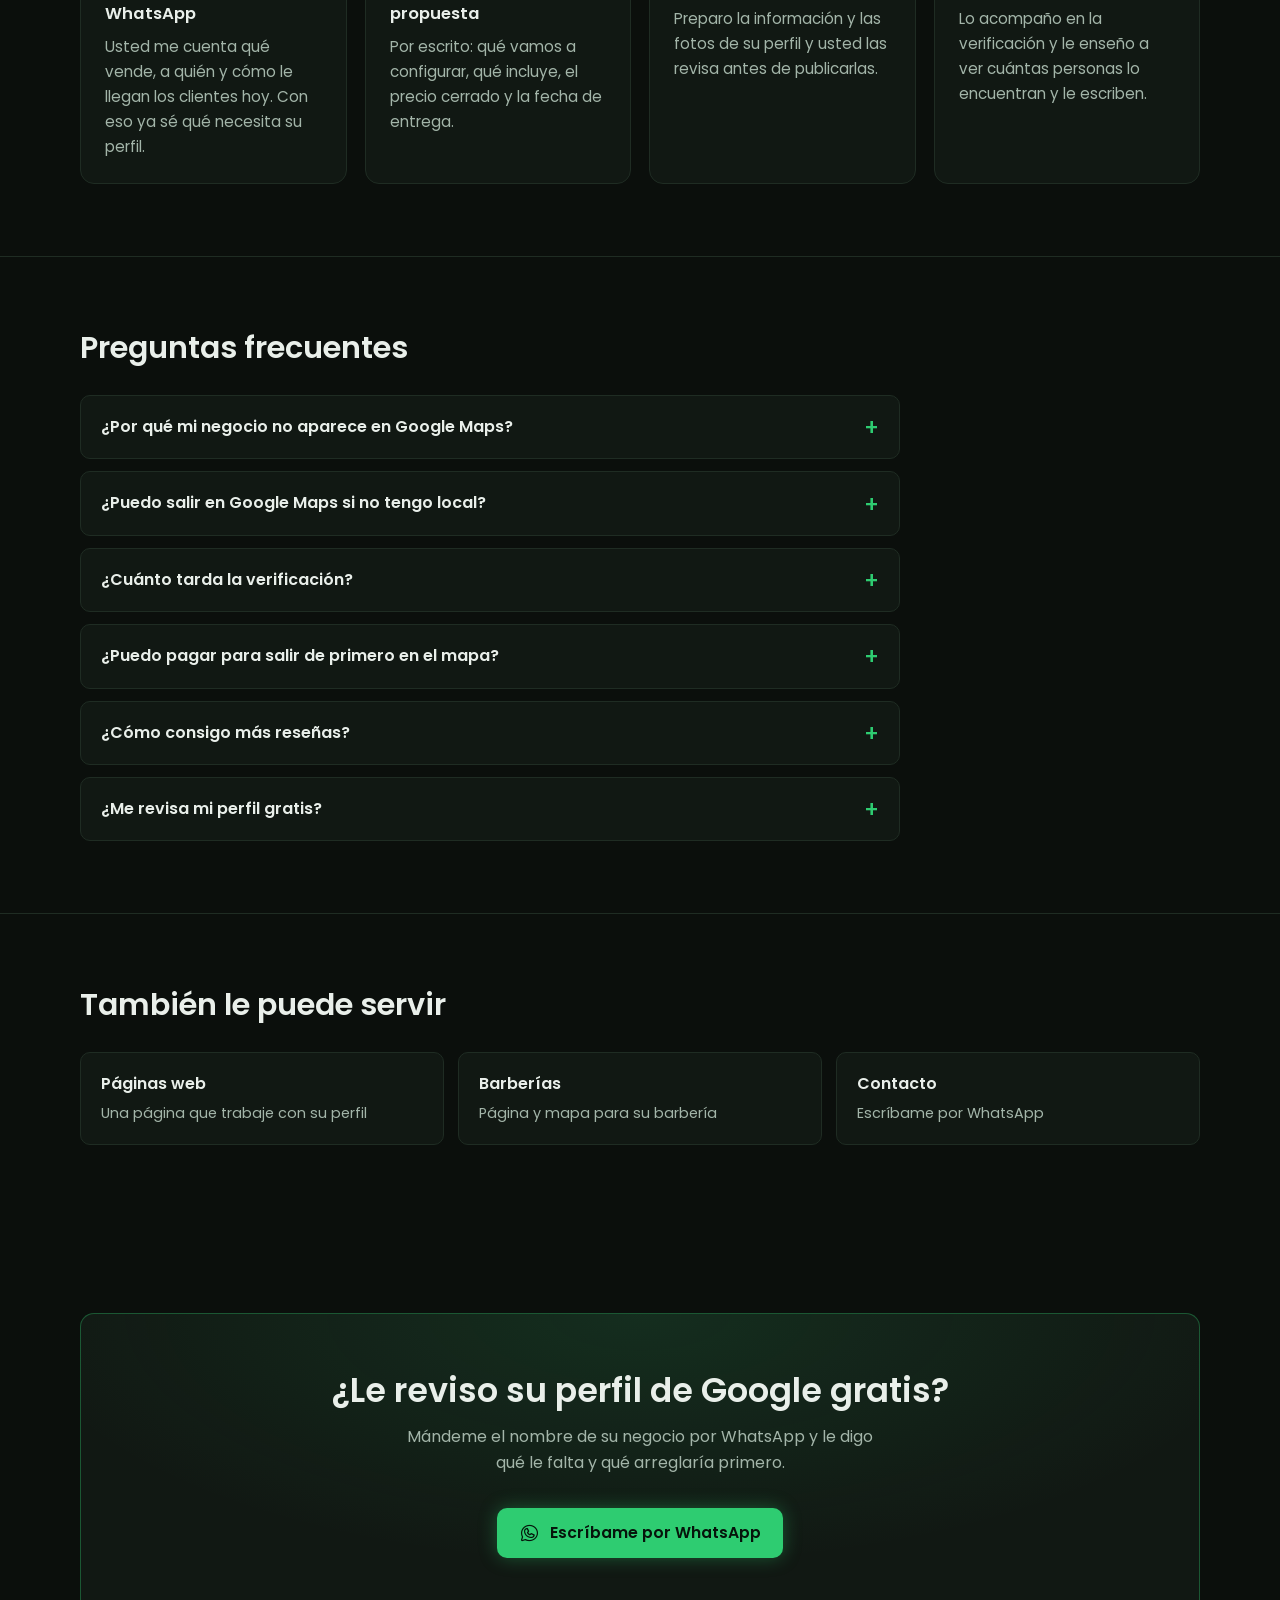
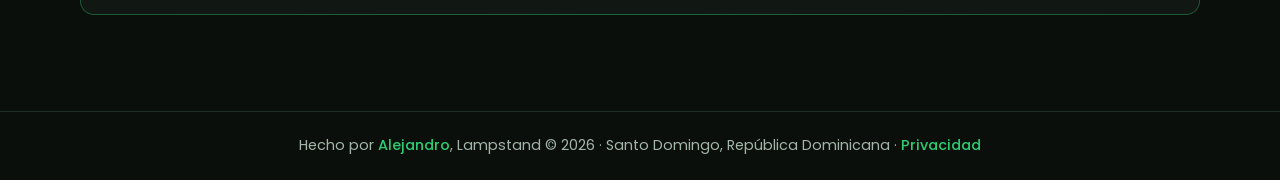
==== commit c2efa74b: "Portada orientada a clientes y todo el sitio en usted - Servicios despues del inicio, ejemplo de tra" ====
--- a/google-maps/index.html
+++ b/google-maps/index.html
@@ -23,7 +23,7 @@
     </script>
 
     <title>Poner mi negocio en Google Maps en Santo Domingo | Lampstand</title>
-    <meta name="description" content="Creo o arreglo tu Perfil de Empresa en Google para que tu negocio salga en Google Maps: categorías, servicios, fotos, verificación y reseñas, siguiendo las reglas de Google.">
+    <meta name="description" content="Creo o arreglo su Perfil de Empresa en Google para que su negocio salga en Maps: categorías, servicios, fotos, verificación y reseñas.">
     <meta name="robots" content="index, follow, max-image-preview:large, max-snippet:-1, max-video-preview:-1">
     <meta name="author" content="Alejandro">
     <link rel="canonical" href="https://jorgecesar7.github.io/google-maps/">
@@ -33,7 +33,7 @@
     <meta property="og:site_name" content="Lampstand">
     <meta property="og:url" content="https://jorgecesar7.github.io/google-maps/">
     <meta property="og:title" content="Poner mi negocio en Google Maps en Santo Domingo | Lampstand">
-    <meta property="og:description" content="Creo o arreglo tu Perfil de Empresa en Google para que tu negocio salga en Google Maps: categorías, servicios, fotos, verificación y reseñas, siguiendo las reglas de Google.">
+    <meta property="og:description" content="Creo o arreglo su Perfil de Empresa en Google para que su negocio salga en Maps: categorías, servicios, fotos, verificación y reseñas.">
     <meta property="og:image" content="https://jorgecesar7.github.io/img/og-lampstand.jpg">
     <meta property="og:image:width" content="1200">
     <meta property="og:image:height" content="630">
@@ -41,7 +41,7 @@
     <meta property="og:locale" content="es_DO">
     <meta name="twitter:card" content="summary_large_image">
     <meta name="twitter:title" content="Poner mi negocio en Google Maps en Santo Domingo | Lampstand">
-    <meta name="twitter:description" content="Creo o arreglo tu Perfil de Empresa en Google para que tu negocio salga en Google Maps: categorías, servicios, fotos, verificación y reseñas, siguiendo las reglas de Google.">
+    <meta name="twitter:description" content="Creo o arreglo su Perfil de Empresa en Google para que su negocio salga en Maps: categorías, servicios, fotos, verificación y reseñas.">
     <meta name="twitter:image" content="https://jorgecesar7.github.io/img/og-lampstand.jpg">
 
     <link rel="icon" type="image/png" sizes="48x48" href="/img/favicon.png">
@@ -62,7 +62,7 @@
           "@id": "https://jorgecesar7.github.io/google-maps/#webpage",
           "url": "https://jorgecesar7.github.io/google-maps/",
           "name": "Poner mi negocio en Google Maps en Santo Domingo | Lampstand",
-          "description": "Creo o arreglo tu Perfil de Empresa en Google para que tu negocio salga en Google Maps: categorías, servicios, fotos, verificación y reseñas, siguiendo las reglas de Google.",
+          "description": "Creo o arreglo su Perfil de Empresa en Google para que su negocio salga en Google Maps: categorías, servicios, fotos, verificación y reseñas, siguiendo las reglas de Google.",
           "inLanguage": "es-DO",
           "isPartOf": {
             "@id": "https://jorgecesar7.github.io/#website"
@@ -73,7 +73,7 @@
           "about": {
             "@id": "https://jorgecesar7.github.io/google-maps/#service"
           },
-          "dateModified": "2026-10-19T00:00:00-04:00"
+          "dateModified": "2026-11-05T00:00:00-04:00"
         },
         {
           "@type": "BreadcrumbList",
@@ -149,7 +149,7 @@
               "name": "¿Por qué mi negocio no aparece en Google Maps?",
               "acceptedAnswer": {
                 "@type": "Answer",
-                "text": "Las razones más comunes son que el perfil no está verificado, que tiene una categoría que no corresponde, que existe un perfil duplicado o que Google lo suspendió por incumplir alguna regla. Te reviso el tuyo y te digo cuál es el caso."
+                "text": "Las razones más comunes son que el perfil no está verificado, que tiene una categoría que no corresponde, que existe un perfil duplicado o que Google lo suspendió por incumplir alguna regla. Le reviso el suyo y le digo cuál es el caso."
               }
             },
             {
@@ -157,7 +157,7 @@
               "name": "¿Puedo salir en Google Maps si no tengo local?",
               "acceptedAnswer": {
                 "@type": "Answer",
-                "text": "Sí, siempre que atiendas a tus clientes en persona, en su casa o negocio. En ese caso tu perfil se configura como negocio de área de servicio y tu dirección no se muestra."
+                "text": "Sí, siempre que atienda a sus clientes en persona, en la casa o el negocio de ellos. En ese caso su perfil se configura como negocio de área de servicio y su dirección no se muestra."
               }
             },
             {
@@ -165,7 +165,7 @@
               "name": "¿Cuánto tarda la verificación?",
               "acceptedAnswer": {
                 "@type": "Answer",
-                "text": "Depende del método que Google elija para tu negocio. Algunas verificaciones se resuelven el mismo día y otras toman más tiempo porque Google las revisa a mano."
+                "text": "Depende del método que Google elija para su negocio. Algunas verificaciones se resuelven el mismo día y otras toman más tiempo porque Google las revisa a mano."
               }
             },
             {
@@ -181,15 +181,15 @@
               "name": "¿Cómo consigo más reseñas?",
               "acceptedAnswer": {
                 "@type": "Answer",
-                "text": "Pidiéndoselas a todos tus clientes con un enlace directo o un código QR, justo después de atenderlos. Sin regalos ni descuentos a cambio, porque Google lo prohíbe."
-              }
-            },
-            {
-              "@type": "Question",
-              "name": "¿Me revisas mi perfil gratis?",
-              "acceptedAnswer": {
-                "@type": "Answer",
-                "text": "Sí. Escríbeme por WhatsApp con el nombre de tu negocio y te digo qué le falta a tu perfil y qué arreglaría primero."
+                "text": "Pidiéndoselas a todos sus clientes con un enlace directo o un código QR, justo después de atenderlos. Sin regalos ni descuentos a cambio, porque Google lo prohíbe."
+              }
+            },
+            {
+              "@type": "Question",
+              "name": "¿Me revisa mi perfil gratis?",
+              "acceptedAnswer": {
+                "@type": "Answer",
+                "text": "Sí. Escríbame por WhatsApp con el nombre de su negocio y le digo qué le falta a su perfil y qué arreglaría primero."
               }
             }
           ]
@@ -243,10 +243,10 @@
             <div class="container">
                 <div>
                         <p class="eyebrow">Perfil de Empresa en Google</p>
-                        <h1>Pon tu negocio en Google Maps, bien hecho desde el principio</h1>
-                        <p class="lead">Creo o arreglo tu Perfil de Empresa en Google en Santo Domingo, te acompaño en la verificación y te dejo listo un enlace para pedir reseñas.</p>
+                        <h1>Ponga su negocio en Google Maps, bien hecho desde el principio</h1>
+                        <p class="lead">Creo o arreglo su Perfil de Empresa en Google en Santo Domingo, lo acompaño en la verificación y le dejo listo un enlace para pedir reseñas.</p>
                         <div class="hero-cta">
-                            <a class="btn btn-primary" href="https://wa.me/18295517567?text=Hola%2C%20quiero%20que%20me%20revises%20mi%20perfil%20de%20Google%20Maps" target="_blank" rel="noopener"><i class="ph ph-whatsapp-logo" aria-hidden="true"></i><span>Escríbeme por WhatsApp</span></a>
+                            <a class="btn btn-primary" href="https://wa.me/18295517567?text=Hola%2C%20quiero%20que%20me%20revises%20mi%20perfil%20de%20Google%20Maps" target="_blank" rel="noopener"><i class="ph ph-whatsapp-logo" aria-hidden="true"></i><span>Escríbame por WhatsApp</span></a>
                             <a class="btn btn-ghost" href="#incluye">Ver qué incluye</a>
                         </div>
                     </div>
@@ -255,8 +255,8 @@
 
         <section class="block" id="incluye">
             <div class="container">
-                <h2>Lo que hago en tu perfil</h2>
-                <p class="intro">Creo tu Perfil de Empresa en Google desde cero, o arreglo el que ya tienes, siguiendo las reglas de Google.</p>
+                <h2>Lo que hago en su perfil</h2>
+                <p class="intro">Creo su Perfil de Empresa en Google desde cero, o arreglo el que ya tiene, siguiendo las reglas de Google.</p>
                 <figure class="shot">
                     <img src="/img/perfil-google-ejemplo.webp" width="1200" height="640" alt="Perfil de empresa de ejemplo de una barbería ficticia, con fotos, horario y botones a la página web y a WhatsApp" loading="lazy" decoding="async">
                     <figcaption>Ejemplo de un perfil de empresa listo para recibir clientes: fotos reales, datos iguales en todas partes y botones a la página y a WhatsApp.</figcaption>
@@ -265,32 +265,32 @@
                     <article class="card">
                         <i class="ph ph-map-pin" aria-hidden="true"></i>
                         <h3>Creación o reclamo</h3>
-                        <p>Si ya existe un perfil de tu negocio creado por otra persona, te ayudo a reclamarlo. Si no existe, lo creamos a tu nombre.</p>
+                        <p>Si ya existe un perfil de su negocio creado por otra persona, le ayudo a reclamarlo. Si no existe, lo creamos a su nombre.</p>
                     </article>
                     <article class="card">
                         <i class="ph ph-magnifying-glass" aria-hidden="true"></i>
                         <h3>Categorías correctas</h3>
-                        <p>La categoría principal es de lo que más pesa para salir en las búsquedas correctas. Elijo la que de verdad describe tu negocio.</p>
+                        <p>La categoría principal es de lo que más pesa para salir en las búsquedas correctas. Elijo la que de verdad describe su negocio.</p>
                     </article>
                     <article class="card">
                         <i class="ph ph-browser" aria-hidden="true"></i>
                         <h3>Información completa</h3>
-                        <p>Servicios, descripción, horario, zonas donde trabajas, enlace a tu página y a tu WhatsApp.</p>
+                        <p>Servicios, descripción, horario, zonas donde trabaja, enlace a su página y a su WhatsApp.</p>
                     </article>
                     <article class="card">
                         <i class="ph ph-whatsapp-logo" aria-hidden="true"></i>
                         <h3>Verificación acompañada</h3>
-                        <p>Google decide cómo verificarte: video, llamada o correo. Te preparo para que pases a la primera.</p>
+                        <p>Google decide cómo verificarlo: video, llamada o correo. Lo preparo para que pase a la primera.</p>
                     </article>
                     <article class="card">
                         <i class="ph ph-chart-line-up" aria-hidden="true"></i>
                         <h3>Reseñas sin trampas</h3>
-                        <p>Un enlace y un código QR para pedir reseñas a todos tus clientes, sin ofrecer nada a cambio, que es lo que Google permite.</p>
+                        <p>Un enlace y un código QR para pedir reseñas a todos sus clientes, sin ofrecer nada a cambio, que es lo que Google permite.</p>
                     </article>
                     <article class="card">
                         <i class="ph ph-chart-bar" aria-hidden="true"></i>
                         <h3>Fotos y publicaciones</h3>
-                        <p>Fotos reales de tu negocio y publicaciones cada vez que tengas algo nuevo que mostrar.</p>
+                        <p>Fotos reales de su negocio y publicaciones cada vez que tenga algo nuevo que mostrar.</p>
                     </article>
                 </div>
             </div>
@@ -300,9 +300,9 @@
             <div class="container">
                 <h2>Cómo decide Google a quién mostrar</h2>
                 <div class="prose">
-                    <p>Según la <a href="https://support.google.com/business/answer/7091?hl=es" target="_blank" rel="noopener">ayuda oficial de Google</a>, los resultados locales dependen de tres cosas: qué tan <strong>relevante</strong> es tu perfil para lo que la persona busca, la <strong>distancia</strong> entre el cliente y tu negocio, y qué tan <strong>conocido</strong> es tu negocio, algo que se refleja en tus reseñas y en cuántos sitios hablan de ti.</p>
+                    <p>Según la <a href="https://support.google.com/business/answer/7091?hl=es" target="_blank" rel="noopener">ayuda oficial de Google</a>, los resultados locales dependen de tres cosas: qué tan <strong>relevante</strong> es su perfil para lo que la persona busca, la <strong>distancia</strong> entre el cliente y su negocio, y qué tan <strong>conocido</strong> es su negocio, algo que se refleja en sus reseñas y en cuántos sitios hablan de usted.</p>
                     <p>Google también aclara que no se puede pagar para subir en los resultados del mapa. Los anuncios existen, pero salen marcados como anuncio. Lo que sí se puede hacer es tener el perfil completo, bien categorizado y con reseñas reales.</p>
-                    <p>Si no tienes local abierto al público y vas donde tus clientes, puedes aparecer como <a href="https://support.google.com/business/answer/9157481?hl=es" target="_blank" rel="noopener">negocio de área de servicio</a>, con tu dirección oculta.</p>
+                    <p>Si no tiene local abierto al público y va donde sus clientes, puede aparecer como <a href="https://support.google.com/business/answer/9157481?hl=es" target="_blank" rel="noopener">negocio de área de servicio</a>, con su dirección oculta.</p>
                 </div>
             </div>
         </section>
@@ -310,11 +310,11 @@
         <section class="block">
             <div class="container">
                 <h2>Lo que no hago</h2>
-                <p class="intro">Hay trucos que funcionan por un tiempo y después hacen que Google suspenda tu perfil. No los uso.</p>
+                <p class="intro">Hay trucos que funcionan por un tiempo y después hacen que Google suspenda su perfil. No los uso.</p>
                 <ul class="checks">
-                    <li><strong>Meter palabras clave en el nombre.</strong> Tu perfil se llama como tu negocio, nada más.</li>
+                    <li><strong>Meter palabras clave en el nombre.</strong> Su perfil se llama como su negocio, nada más.</li>
                     <li><strong>Reseñas compradas o filtradas.</strong> Las <a href="https://support.google.com/contributionpolicy/answer/7400114?hl=es" target="_blank" rel="noopener">políticas de Google</a> prohíben pagar por reseñas o pedirlas solo a los clientes contentos.</li>
-                    <li><strong>Direcciones falsas.</strong> Ni oficinas virtuales ni direcciones donde no atiendes.</li>
+                    <li><strong>Direcciones falsas.</strong> Ni oficinas virtuales ni direcciones donde no atiende.</li>
                 </ul>
             </div>
         </section>
@@ -325,19 +325,19 @@
                 <ol class="steps">
                     <li>
                         <h3>Hablamos por WhatsApp</h3>
-                        <p>Me cuentas qué vendes, a quién y cómo te llegan los clientes hoy. Con eso ya sé qué necesita tu perfil.</p>
+                        <p>Usted me cuenta qué vende, a quién y cómo le llegan los clientes hoy. Con eso ya sé qué necesita su perfil.</p>
                     </li>
                     <li>
-                        <h3>Te mando una propuesta</h3>
+                        <h3>Le mando una propuesta</h3>
                         <p>Por escrito: qué vamos a configurar, qué incluye, el precio cerrado y la fecha de entrega.</p>
                     </li>
                     <li>
-                        <h3>Diseño y revisas</h3>
-                        <p>Preparo la información y las fotos de tu perfil y las revisas antes de publicarlas.</p>
+                        <h3>Diseño y usted revisa</h3>
+                        <p>Preparo la información y las fotos de su perfil y usted las revisa antes de publicarlas.</p>
                     </li>
                     <li>
                         <h3>Verificamos y medimos</h3>
-                        <p>Te acompaño en la verificación y te enseño a ver cuántas personas te encuentran y te escriben.</p>
+                        <p>Lo acompaño en la verificación y le enseño a ver cuántas personas lo encuentran y le escriben.</p>
                     </li>
                 </ol>
             </div>
@@ -349,15 +349,15 @@
                 <div class="faq">
                     <details>
                         <summary>¿Por qué mi negocio no aparece en Google Maps?</summary>
-                        <p>Las razones más comunes son que el perfil no está verificado, que tiene una categoría que no corresponde, que existe un perfil duplicado o que Google lo suspendió por incumplir alguna regla. Te reviso el tuyo y te digo cuál es el caso.</p>
+                        <p>Las razones más comunes son que el perfil no está verificado, que tiene una categoría que no corresponde, que existe un perfil duplicado o que Google lo suspendió por incumplir alguna regla. Le reviso el suyo y le digo cuál es el caso.</p>
                     </details>
                     <details>
                         <summary>¿Puedo salir en Google Maps si no tengo local?</summary>
-                        <p>Sí, siempre que atiendas a tus clientes en persona, en su casa o negocio. En ese caso tu perfil se configura como negocio de área de servicio y tu dirección no se muestra.</p>
+                        <p>Sí, siempre que atienda a sus clientes en persona, en la casa o el negocio de ellos. En ese caso su perfil se configura como negocio de área de servicio y su dirección no se muestra.</p>
                     </details>
                     <details>
                         <summary>¿Cuánto tarda la verificación?</summary>
-                        <p>Depende del método que Google elija para tu negocio. Algunas verificaciones se resuelven el mismo día y otras toman más tiempo porque Google las revisa a mano.</p>
+                        <p>Depende del método que Google elija para su negocio. Algunas verificaciones se resuelven el mismo día y otras toman más tiempo porque Google las revisa a mano.</p>
                     </details>
                     <details>
                         <summary>¿Puedo pagar para salir de primero en el mapa?</summary>
@@ -365,11 +365,11 @@
                     </details>
                     <details>
                         <summary>¿Cómo consigo más reseñas?</summary>
-                        <p>Pidiéndoselas a todos tus clientes con un enlace directo o un código QR, justo después de atenderlos. Sin regalos ni descuentos a cambio, porque Google lo prohíbe.</p>
-                    </details>
-                    <details>
-                        <summary>¿Me revisas mi perfil gratis?</summary>
-                        <p>Sí. Escríbeme por WhatsApp con el nombre de tu negocio y te digo qué le falta a tu perfil y qué arreglaría primero.</p>
+                        <p>Pidiéndoselas a todos sus clientes con un enlace directo o un código QR, justo después de atenderlos. Sin regalos ni descuentos a cambio, porque Google lo prohíbe.</p>
+                    </details>
+                    <details>
+                        <summary>¿Me revisa mi perfil gratis?</summary>
+                        <p>Sí. Escríbame por WhatsApp con el nombre de su negocio y le digo qué le falta a su perfil y qué arreglaría primero.</p>
                     </details>
                 </div>
             </div>
@@ -377,11 +377,11 @@
 
         <section class="block">
             <div class="container">
-                <h2>También te puede servir</h2>
+                <h2>También le puede servir</h2>
                 <div class="related">
-                    <a href="/paginas-web/">Páginas web<span>Una página que trabaje con tu perfil</span></a>
-                    <a href="/pagina-web-para-barberias/">Barberías<span>Página y mapa para tu barbería</span></a>
-                    <a href="/#contact">Contacto<span>Escríbeme por WhatsApp</span></a>
+                    <a href="/paginas-web/">Páginas web<span>Una página que trabaje con su perfil</span></a>
+                    <a href="/pagina-web-para-barberias/">Barberías<span>Página y mapa para su barbería</span></a>
+                    <a href="/#contact">Contacto<span>Escríbame por WhatsApp</span></a>
                 </div>
             </div>
         </section>
@@ -390,10 +390,10 @@
             <div class="container">
                 <div class="contact-box">
                     <div class="contact-content">
-                        <h2>¿Te reviso tu perfil de Google gratis?</h2>
-                        <p>Mándame el nombre de tu negocio por WhatsApp y te digo qué le falta y qué arreglaría primero.</p>
+                        <h2>¿Le reviso su perfil de Google gratis?</h2>
+                        <p>Mándeme el nombre de su negocio por WhatsApp y le digo qué le falta y qué arreglaría primero.</p>
                         <div class="hero-cta">
-                            <a class="btn btn-primary" href="https://wa.me/18295517567?text=Hola%2C%20quiero%20que%20me%20revises%20mi%20perfil%20de%20Google%20Maps" target="_blank" rel="noopener"><i class="ph ph-whatsapp-logo" aria-hidden="true"></i><span>Escríbeme por WhatsApp</span></a>
+                            <a class="btn btn-primary" href="https://wa.me/18295517567?text=Hola%2C%20quiero%20que%20me%20revises%20mi%20perfil%20de%20Google%20Maps" target="_blank" rel="noopener"><i class="ph ph-whatsapp-logo" aria-hidden="true"></i><span>Escríbame por WhatsApp</span></a>
                         </div>
                     </div>
                 </div>
@@ -419,5 +419,18 @@
             });
         })();
     </script>
+    <script>
+    /* Contact clicks: GA4 whatsapp_click (key event), email_click or phone_click, plus a Clarity tag. */
+    document.addEventListener("click", function (e) {
+        var a = e.target.closest && e.target.closest('a[href^="https://wa.me/"], a[href^="mailto:"], a[href^="tel:"]');
+        if (!a) return;
+        var href = a.getAttribute("href");
+        var method = href.indexOf("wa.me") > -1 ? "whatsapp" : (href.indexOf("mailto:") === 0 ? "email" : "phone");
+        var section = a.closest("section, header, footer");
+        var where = section ? (section.id || section.className.split(" ")[0]) : "page";
+        if (typeof window.gtag === "function") window.gtag("event", method + "_click", { link_location: where });
+        if (typeof window.clarity === "function") window.clarity("event", "contact_" + method);
+    });
+    </script>
 </body>
 </html>
--- a/styles.css
+++ b/styles.css
@@ -247,6 +247,15 @@
     font-weight: 700;
 }
 
+.hero h1 .h1-sub {
+    display: block;
+    margin-top: 10px;
+    font-size: clamp(1rem, 0.85rem + 0.6vw, 1.3rem);
+    font-weight: 600;
+    line-height: 1.35;
+    color: var(--text);
+}
+
 .typewriter {
     margin-top: 10px;
     min-height: 1.6em;
@@ -600,6 +609,9 @@
 .footer a { color: var(--accent); font-weight: 500; }
 
 /* Reveal animations (replaces the old AOS library) */
+/* Evita el scroll lateral en móvil mientras las animaciones fade-left/right están fuera de su sitio */
+main { overflow-x: clip; }
+
 .reveal[data-anim] {
     opacity: 0;
     transition: opacity var(--t, 0.9s) ease, transform var(--t, 0.9s) cubic-bezier(.2, .7, .2, 1);
@@ -665,3 +677,20 @@
     .logo span { font-size: 1.22rem; }
     .nav-actions { gap: 8px; }
 }
+
+/* 2026-11-05: hero note, inline brand icons, example section, contact extras */
+.hero-note { margin-top: 14px; font-size: 0.92rem; color: var(--muted); max-width: 46ch; }
+.social a .si { width: 20px; height: 20px; display: block; }
+.example-image img { aspect-ratio: 1200 / 700; object-fit: contain; background: #0b0f0c; }
+.example .hero-cta { margin-top: 22px; }
+.contact-more { margin-top: 22px; color: var(--muted); font-size: 0.95rem; }
+.contact-more a { color: var(--accent); font-weight: 500; }
+.contact-more a:hover { text-shadow: var(--glow); }
+@media (max-width: 900px) { .hero-note { margin-inline: auto; } .example .hero-cta { justify-content: center; } }
+/* Phones: keep the WhatsApp button inside the first screen */
+@media (max-width: 560px) {
+    .hero { padding-top: 16px; }
+    .hero-inner { gap: 18px; }
+    .hero-image { width: min(150px, 40vw); }
+    .hero-sub { font-size: 1rem; }
+}
--- a/pages.css
+++ b/pages.css
@@ -172,3 +172,18 @@
     section.block { padding: 56px 0; }
     .page-hero { padding: 28px 0 48px; }
 }
+
+/* Figures with captions (2026-10-23) */
+.shot { margin: 24px 0 28px; }
+.shot img { display: block; width: 100%; height: auto; border-radius: var(--radius); border: 1px solid var(--line); }
+.shot figcaption { margin-top: 10px; color: var(--muted); font-size: 0.9rem; }
+
+/* Legal pages */
+.updated { margin-top: 14px; color: var(--muted); font-size: 0.9rem; }
+.legal { max-width: 760px; }
+.legal h2 { margin: 32px 0 10px; }
+.legal h2:first-child { margin-top: 0; }
+.legal p { margin: 0 0 14px; color: var(--muted); }
+.legal ul { list-style: disc; padding-left: 22px; margin: 0 0 14px; color: var(--muted); }
+.legal li { margin-bottom: 8px; }
+.legal a { color: var(--accent); }
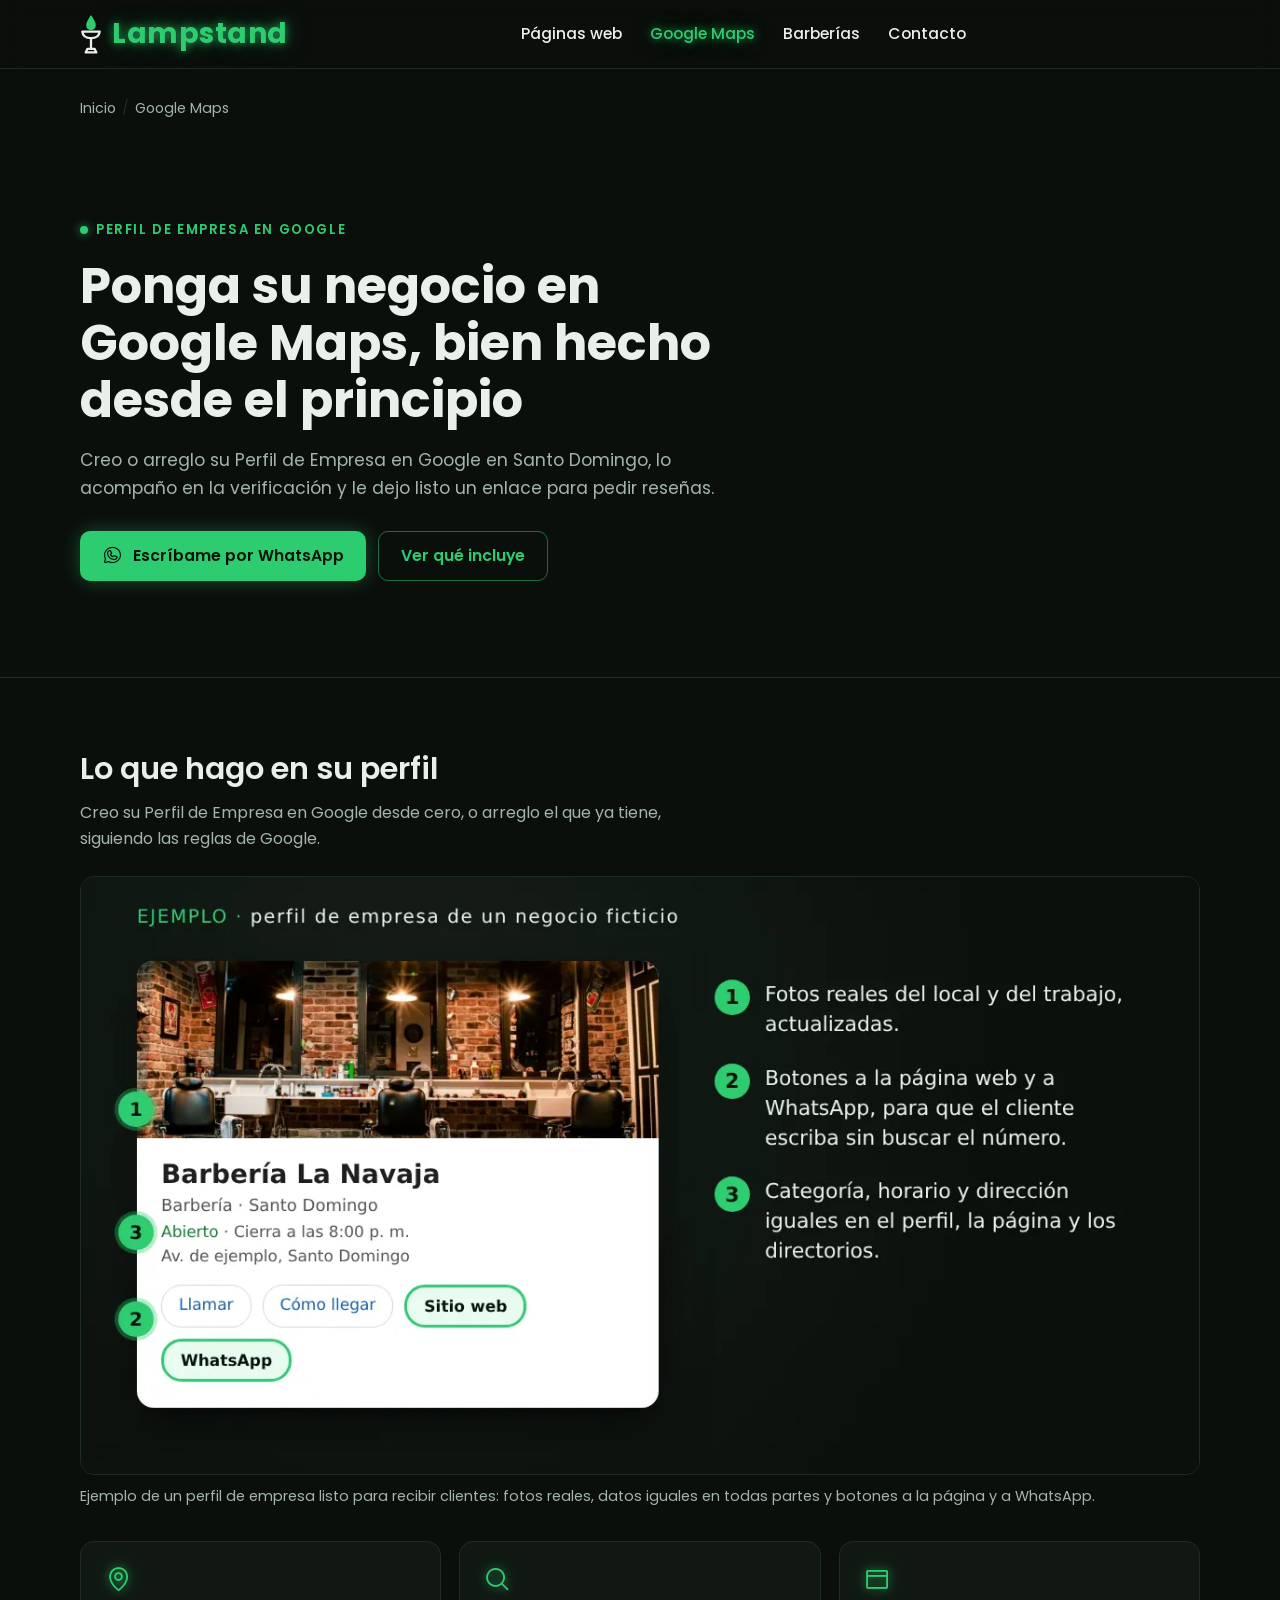
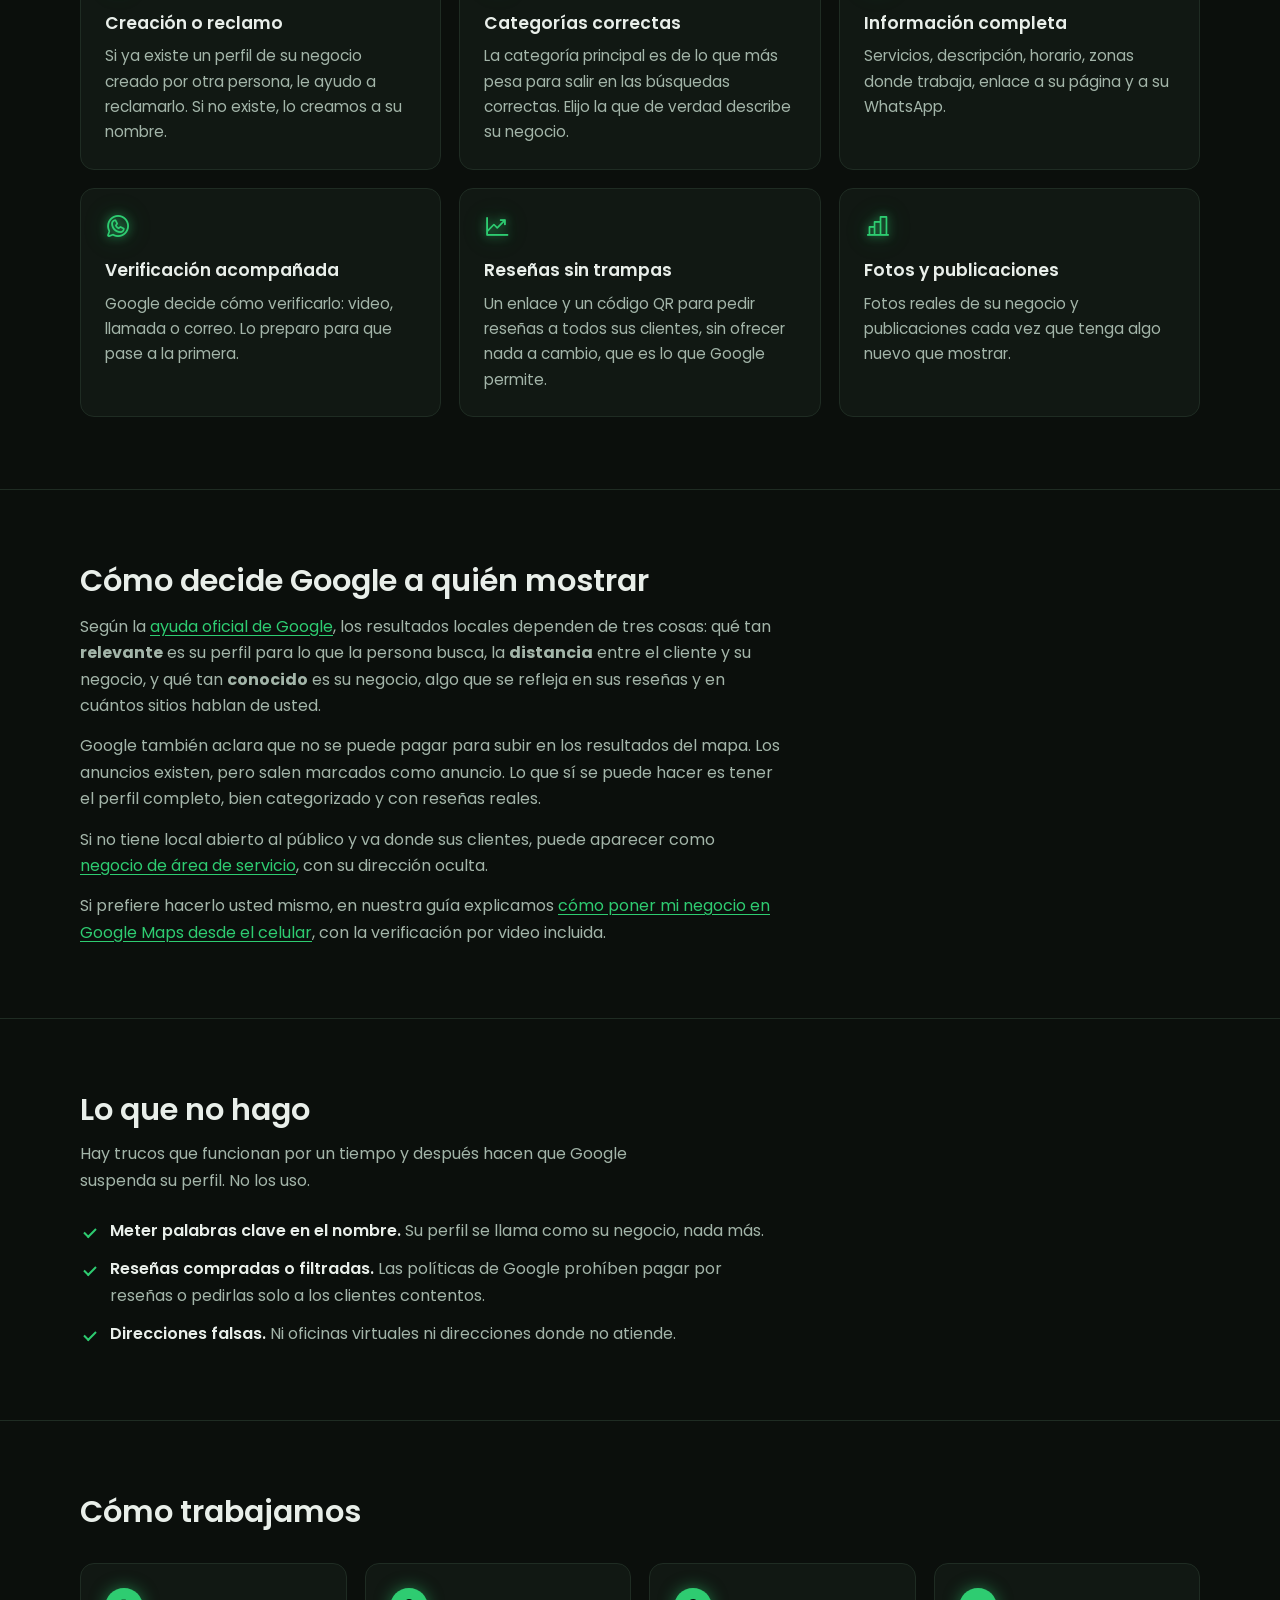
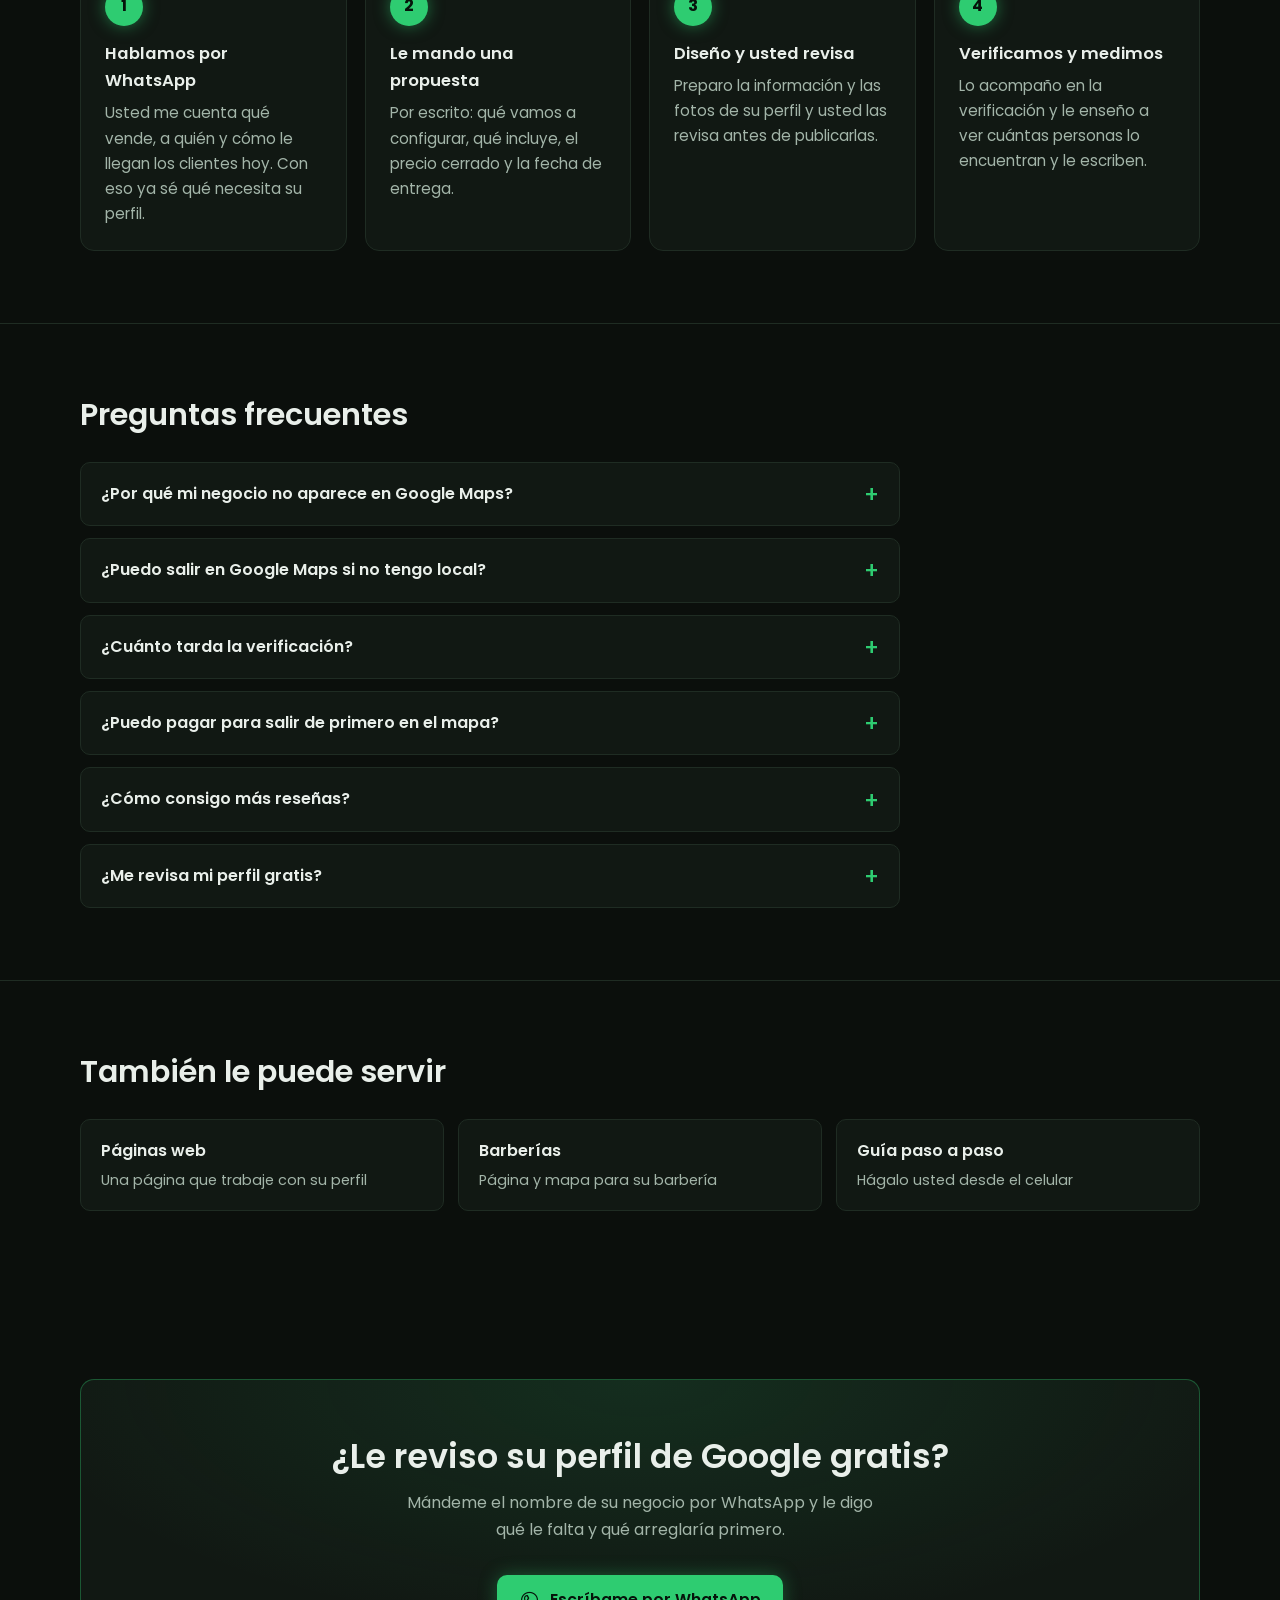
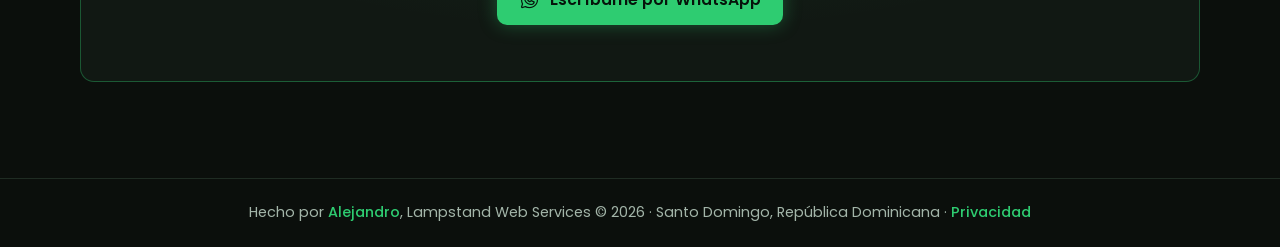
==== commit b7a5748f: "Add Google Maps how-to guide, Lampstand Web Services branding - New guide /como-poner-mi-negocio-en-" ====
--- a/google-maps/index.html
+++ b/google-maps/index.html
@@ -22,7 +22,7 @@
         })(window, document, "clarity", "script", "z00vw6f5f6");
     </script>
 
-    <title>Poner mi negocio en Google Maps en Santo Domingo | Lampstand</title>
+    <title>Perfil de Google Maps en Santo Domingo | Lampstand Web Services</title>
     <meta name="description" content="Creo o arreglo su Perfil de Empresa en Google para que su negocio salga en Maps: categorías, servicios, fotos, verificación y reseñas.">
     <meta name="robots" content="index, follow, max-image-preview:large, max-snippet:-1, max-video-preview:-1">
     <meta name="author" content="Alejandro">
@@ -30,17 +30,17 @@
     <meta name="theme-color" content="#0b0f0c">
 
     <meta property="og:type" content="website">
-    <meta property="og:site_name" content="Lampstand">
+    <meta property="og:site_name" content="Lampstand Web Services">
     <meta property="og:url" content="https://jorgecesar7.github.io/google-maps/">
-    <meta property="og:title" content="Poner mi negocio en Google Maps en Santo Domingo | Lampstand">
+    <meta property="og:title" content="Perfil de Google Maps en Santo Domingo | Lampstand Web Services">
     <meta property="og:description" content="Creo o arreglo su Perfil de Empresa en Google para que su negocio salga en Maps: categorías, servicios, fotos, verificación y reseñas.">
     <meta property="og:image" content="https://jorgecesar7.github.io/img/og-lampstand.jpg">
     <meta property="og:image:width" content="1200">
     <meta property="og:image:height" content="630">
-    <meta property="og:image:alt" content="Lampstand, páginas web y SEO en Santo Domingo">
+    <meta property="og:image:alt" content="Lampstand Web Services, páginas web y SEO en Santo Domingo">
     <meta property="og:locale" content="es_DO">
     <meta name="twitter:card" content="summary_large_image">
-    <meta name="twitter:title" content="Poner mi negocio en Google Maps en Santo Domingo | Lampstand">
+    <meta name="twitter:title" content="Perfil de Google Maps en Santo Domingo | Lampstand Web Services">
     <meta name="twitter:description" content="Creo o arreglo su Perfil de Empresa en Google para que su negocio salga en Maps: categorías, servicios, fotos, verificación y reseñas.">
     <meta name="twitter:image" content="https://jorgecesar7.github.io/img/og-lampstand.jpg">
 
@@ -61,7 +61,7 @@
           "@type": "WebPage",
           "@id": "https://jorgecesar7.github.io/google-maps/#webpage",
           "url": "https://jorgecesar7.github.io/google-maps/",
-          "name": "Poner mi negocio en Google Maps en Santo Domingo | Lampstand",
+          "name": "Perfil de Google Maps en Santo Domingo | Lampstand Web Services",
           "description": "Creo o arreglo su Perfil de Empresa en Google para que su negocio salga en Google Maps: categorías, servicios, fotos, verificación y reseñas, siguiendo las reglas de Google.",
           "inLanguage": "es-DO",
           "isPartOf": {
@@ -103,7 +103,7 @@
           "provider": {
             "@type": "Organization",
             "@id": "https://jorgecesar7.github.io/#organization",
-            "name": "Lampstand",
+            "name": "Lampstand Web Services",
             "url": "https://jorgecesar7.github.io/"
           },
           "areaServed": [
@@ -303,6 +303,7 @@
                     <p>Según la <a href="https://support.google.com/business/answer/7091?hl=es" target="_blank" rel="noopener">ayuda oficial de Google</a>, los resultados locales dependen de tres cosas: qué tan <strong>relevante</strong> es su perfil para lo que la persona busca, la <strong>distancia</strong> entre el cliente y su negocio, y qué tan <strong>conocido</strong> es su negocio, algo que se refleja en sus reseñas y en cuántos sitios hablan de usted.</p>
                     <p>Google también aclara que no se puede pagar para subir en los resultados del mapa. Los anuncios existen, pero salen marcados como anuncio. Lo que sí se puede hacer es tener el perfil completo, bien categorizado y con reseñas reales.</p>
                     <p>Si no tiene local abierto al público y va donde sus clientes, puede aparecer como <a href="https://support.google.com/business/answer/9157481?hl=es" target="_blank" rel="noopener">negocio de área de servicio</a>, con su dirección oculta.</p>
+                    <p>Si prefiere hacerlo usted mismo, en nuestra guía explicamos <a href="/como-poner-mi-negocio-en-google-maps/">cómo poner mi negocio en Google Maps desde el celular</a>, con la verificación por video incluida.</p>
                 </div>
             </div>
         </section>
@@ -381,7 +382,7 @@
                 <div class="related">
                     <a href="/paginas-web/">Páginas web<span>Una página que trabaje con su perfil</span></a>
                     <a href="/pagina-web-para-barberias/">Barberías<span>Página y mapa para su barbería</span></a>
-                    <a href="/#contact">Contacto<span>Escríbame por WhatsApp</span></a>
+                    <a href="/como-poner-mi-negocio-en-google-maps/">Guía paso a paso<span>Hágalo usted desde el celular</span></a>
                 </div>
             </div>
         </section>
@@ -402,7 +403,7 @@
     </main>
 
     <footer class="footer">
-        <p>Hecho por <a href="/">Alejandro</a>, Lampstand &copy; 2026 · Santo Domingo, República Dominicana · <a href="/privacidad/">Privacidad</a></p>
+        <p>Hecho por <a href="/">Alejandro</a>, Lampstand Web Services &copy; 2026 · Santo Domingo, República Dominicana · <a href="/privacidad/">Privacidad</a></p>
     </footer>
 
     <script>
--- a/pages.css
+++ b/pages.css
@@ -187,3 +187,48 @@
 .legal ul { list-style: disc; padding-left: 22px; margin: 0 0 14px; color: var(--muted); }
 .legal li { margin-bottom: 8px; }
 .legal a { color: var(--accent); }
+
+/* Guides (2026-11-12) */
+.page-hero .byline { margin-top: 16px; color: var(--muted); font-size: 0.92rem; }
+.page-hero .byline a { color: var(--accent); }
+.guide-layout { display: grid; grid-template-columns: minmax(0, 1fr) 300px; gap: 48px; align-items: start; padding-bottom: 24px; }
+.guide-main { min-width: 0; max-width: 760px; }
+section.answer { background: var(--surface); border: 1px solid rgba(46, 204, 113, 0.45); border-radius: var(--radius); padding: 24px 26px; box-shadow: 0 0 26px rgba(46, 204, 113, 0.12); }
+.answer h2 { font-size: 1.05rem; font-weight: 600; color: var(--accent); letter-spacing: 0.4px; }
+.answer p { margin-top: 10px; color: var(--text); }
+.toc { margin-top: 28px; padding: 20px 24px; border: 1px solid var(--line); border-radius: var(--radius); }
+.toc-title { font-weight: 600; }
+.toc ol { margin-top: 10px; display: grid; gap: 6px; list-style: decimal; padding-left: 20px; color: var(--muted); }
+.toc a { color: var(--muted); }
+.toc a:hover { color: var(--accent); }
+section.guide-sec { padding: 48px 0 0; scroll-margin-top: 90px; }
+.guide-sec h2 { font-size: clamp(1.35rem, 1.05rem + 1vw, 1.75rem); font-weight: 600; line-height: 1.25; }
+.guide-sec h3 { margin-top: 28px; font-size: 1.15rem; font-weight: 600; }
+.guide-sec p { margin-top: 14px; color: var(--muted); }
+.guide-sec a { color: var(--accent); text-decoration: underline; text-underline-offset: 3px; }
+.howto { margin-top: 18px; display: grid; gap: 12px; counter-reset: howto; }
+.howto li { position: relative; padding: 14px 16px 14px 58px; background: var(--surface); border: 1px solid var(--line); border-radius: var(--radius-sm); color: var(--muted); counter-increment: howto; }
+.howto li::before { content: counter(howto); position: absolute; left: 14px; top: 12px; width: 30px; height: 30px; border-radius: 50%; display: grid; place-items: center; background: var(--accent); color: var(--accent-ink); font-weight: 700; font-size: 0.9rem; }
+.howto li strong { color: var(--text); font-weight: 600; }
+.table-wrap { margin-top: 18px; overflow-x: auto; border: 1px solid var(--line); border-radius: var(--radius-sm); }
+.table-wrap table { width: 100%; border-collapse: collapse; font-size: 0.95rem; min-width: 560px; }
+.table-wrap caption { text-align: left; padding: 12px 16px; color: var(--muted); font-size: 0.88rem; caption-side: bottom; }
+.table-wrap th, .table-wrap td { padding: 12px 16px; text-align: left; vertical-align: top; border-bottom: 1px solid var(--line); }
+.table-wrap thead th { color: var(--accent); font-weight: 600; background: var(--surface); }
+.table-wrap tbody th { font-weight: 600; color: var(--text); white-space: nowrap; }
+.table-wrap td { color: var(--muted); }
+.guide-sec .checks { max-width: none; }
+.author-box { margin-top: 56px; display: grid; grid-template-columns: 64px 1fr; gap: 18px; padding: 22px; border: 1px solid var(--line); border-radius: var(--radius); background: var(--surface); }
+.author-box img { border-radius: 50%; }
+.author-name { font-weight: 600; }
+.author-box p + p { margin-top: 6px; color: var(--muted); font-size: 0.93rem; }
+.guide-side { position: sticky; top: 96px; }
+.side-cta { padding: 24px; border-radius: var(--radius); border: 1px solid rgba(46, 204, 113, 0.45); background: var(--surface); box-shadow: 0 0 26px rgba(46, 204, 113, 0.14); }
+.side-title { font-weight: 600; font-size: 1.08rem; }
+.side-cta p + p { margin-top: 8px; color: var(--muted); font-size: 0.95rem; }
+.side-cta .btn { margin-top: 16px; width: 100%; justify-content: center; }
+@media (max-width: 960px) {
+    .guide-layout { grid-template-columns: 1fr; }
+    .guide-side { position: static; }
+}
+.checks.crosses li::before { content: "\00d7"; width: auto; height: auto; border: 0; transform: none; top: -0.05em; left: 3px; color: #ff6b6b; font-size: 1.35rem; font-weight: 600; line-height: 1; }
